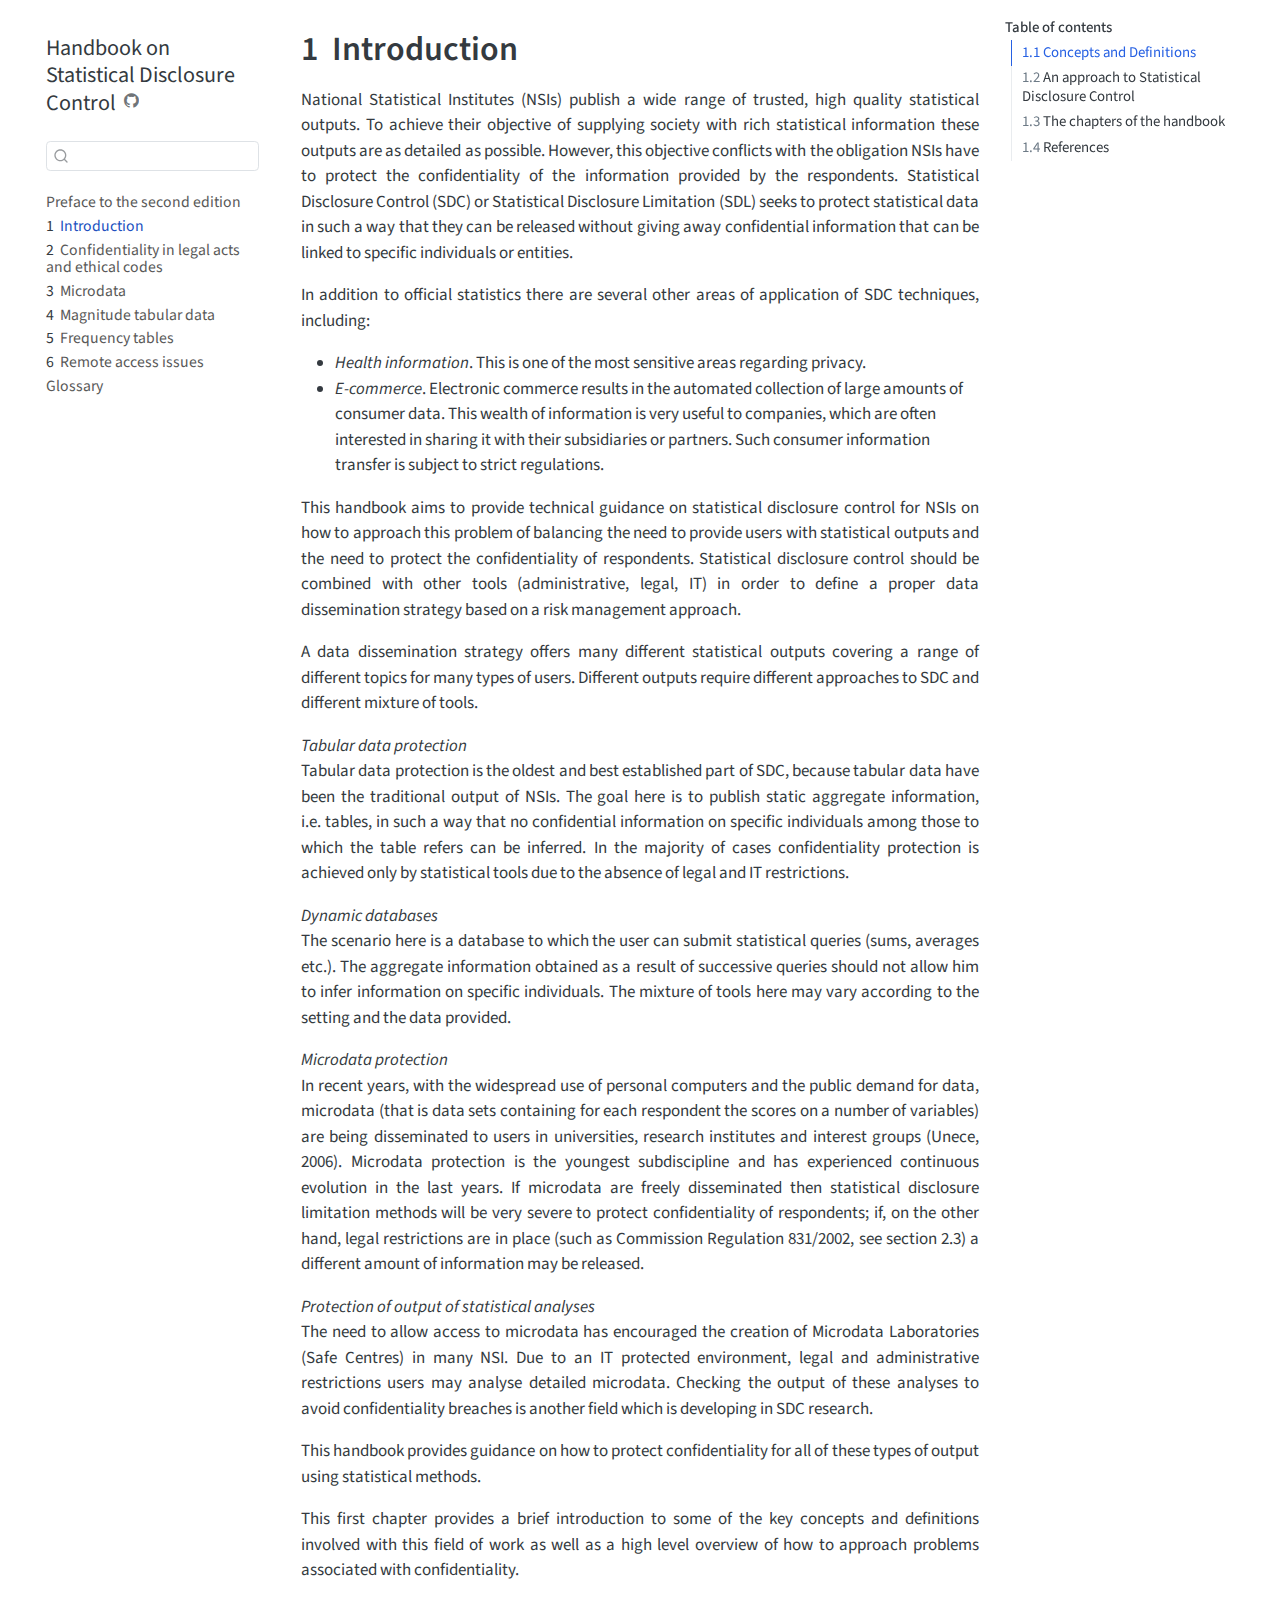
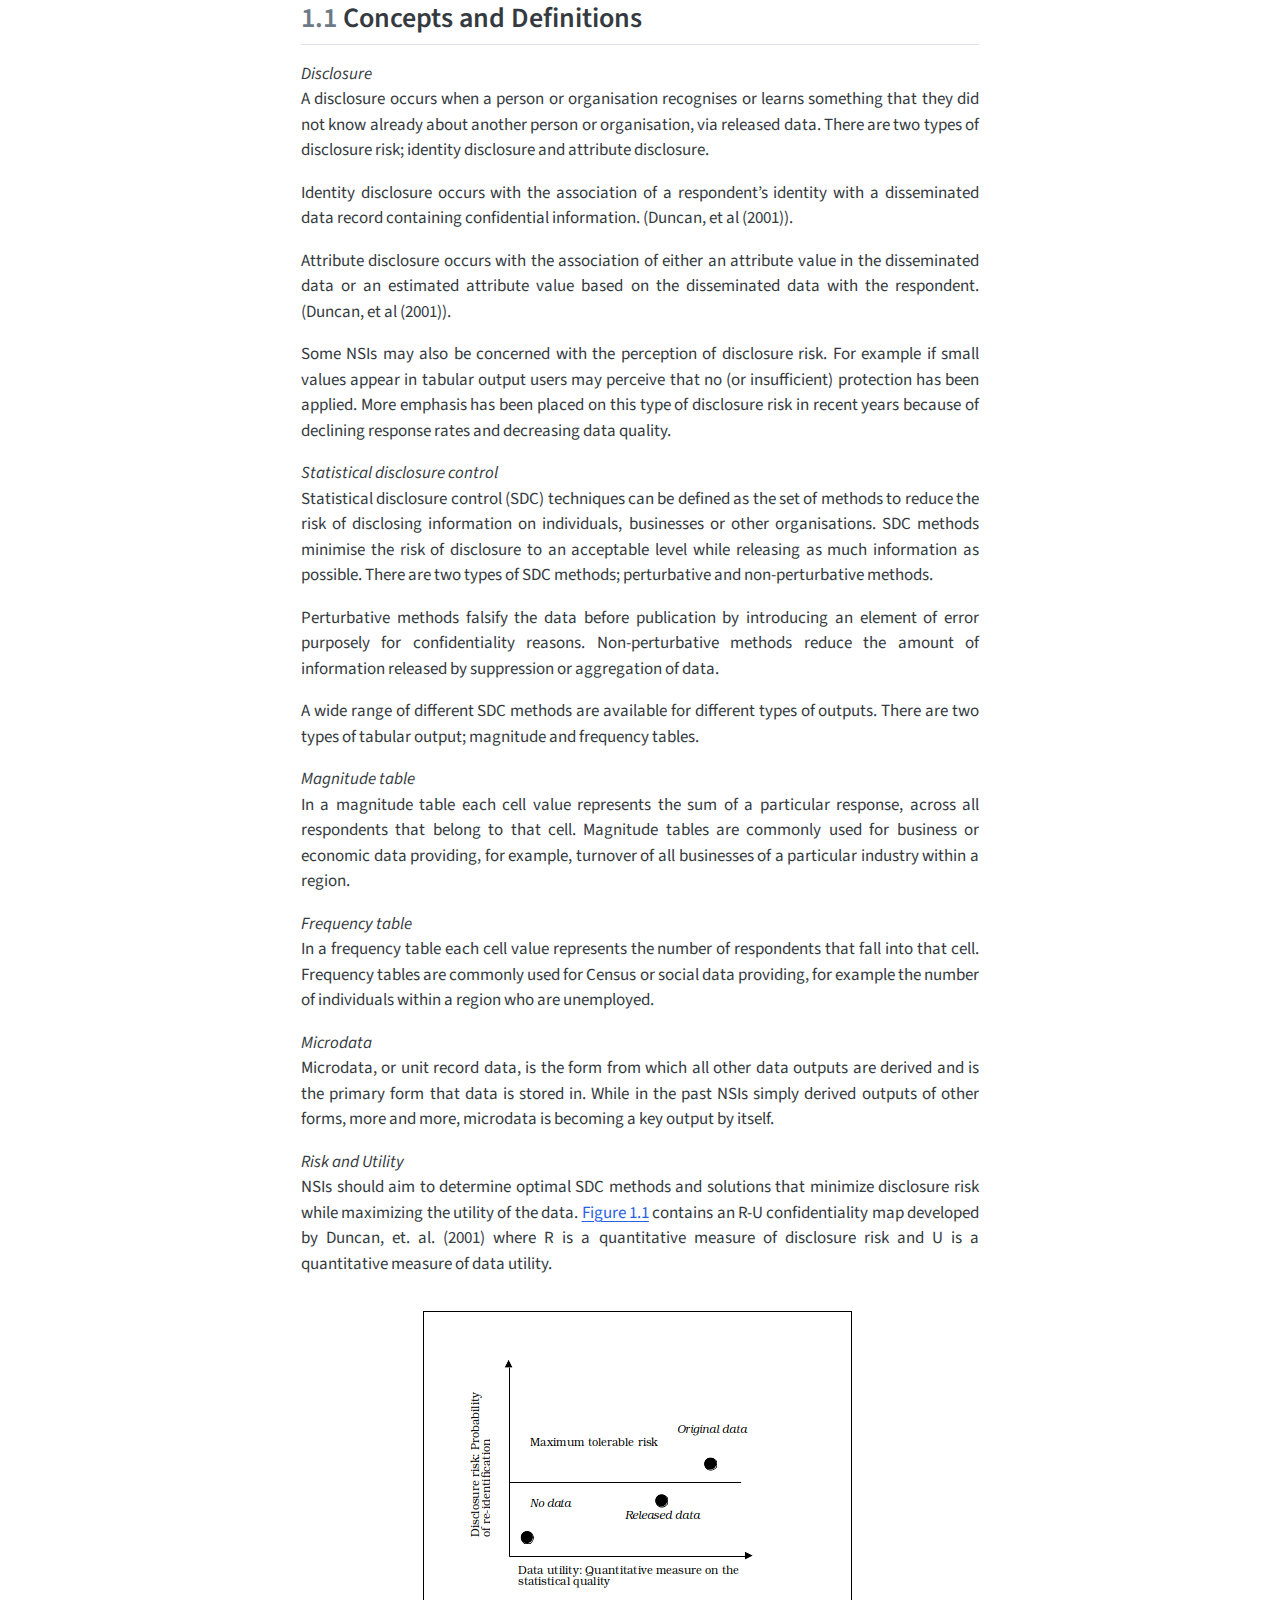
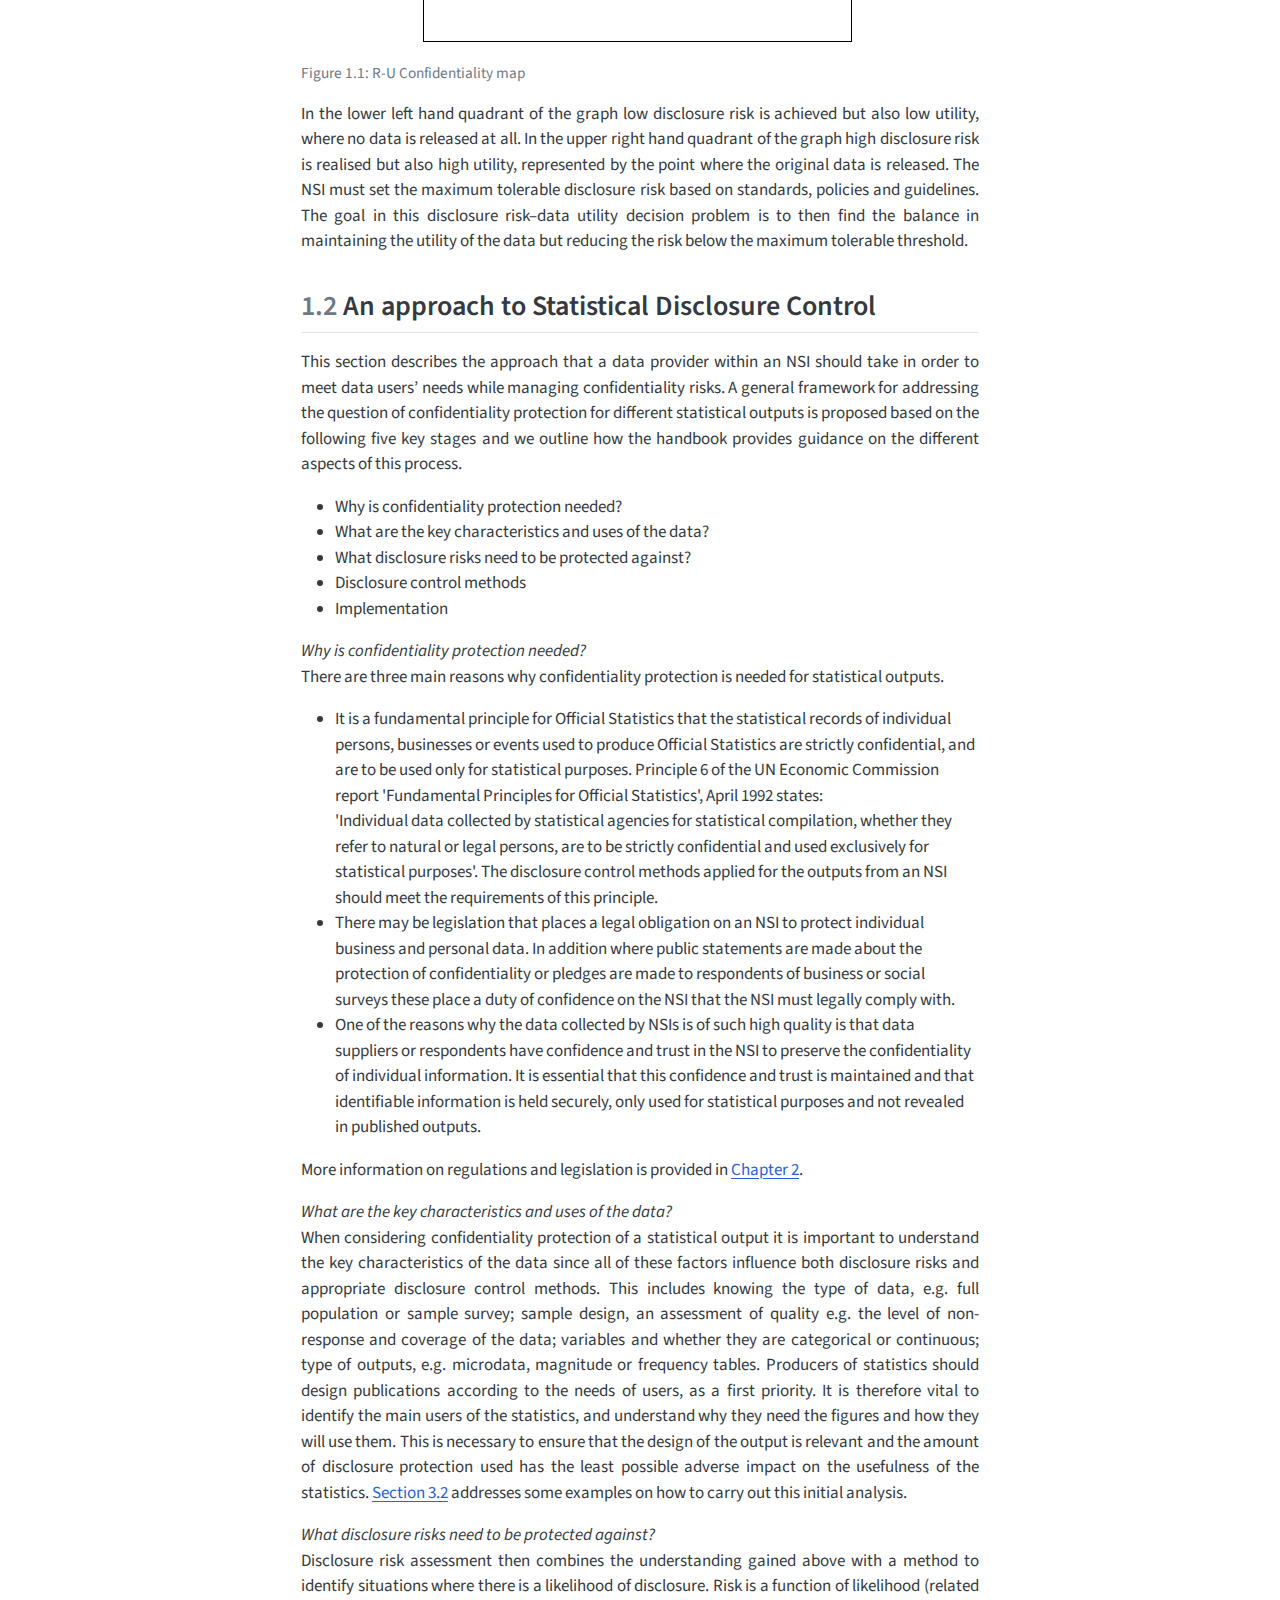
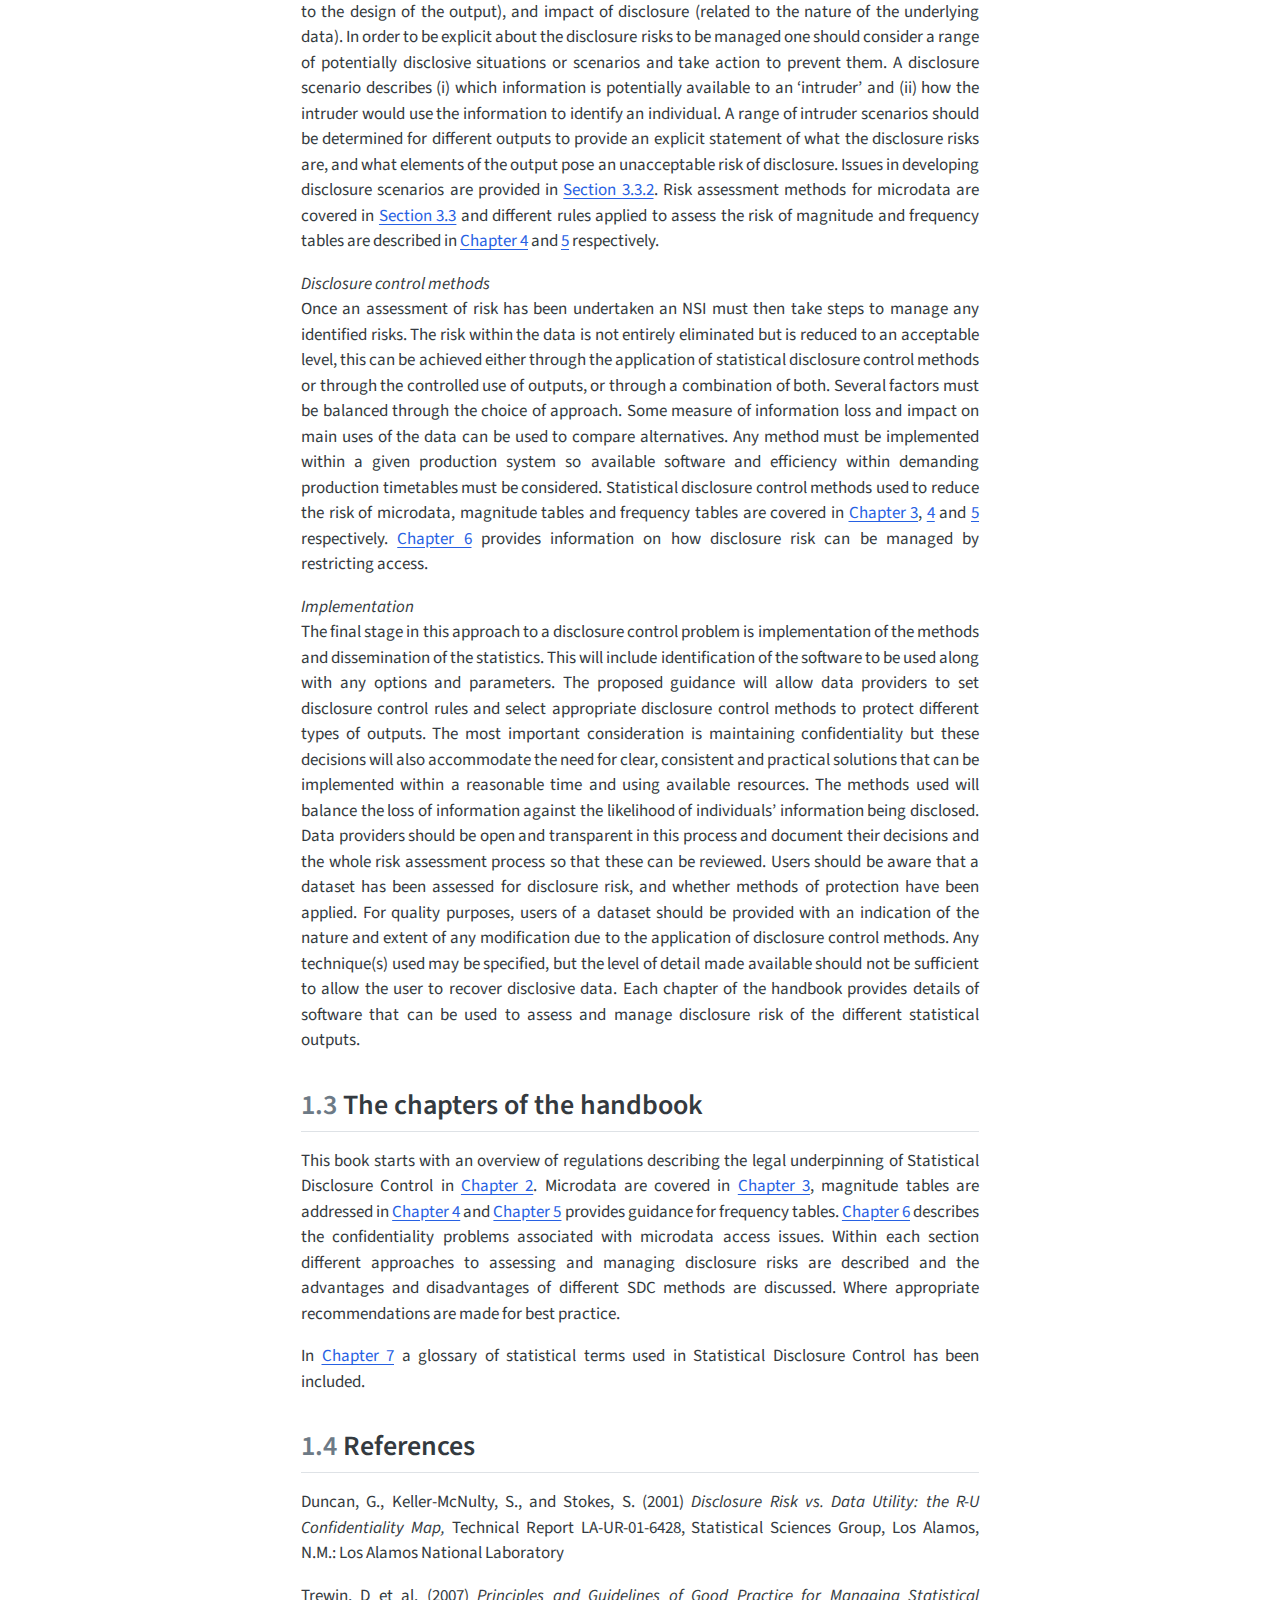
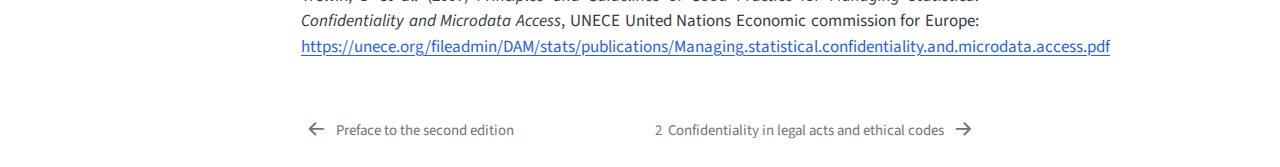
==== 01-Introduction.html @ 7a5cd752 "Built site for gh-pages" ====
<!DOCTYPE html>
<html xmlns="http://www.w3.org/1999/xhtml" lang="en" xml:lang="en"><head>

<meta charset="utf-8">
<meta name="generator" content="quarto-1.4.545">

<meta name="viewport" content="width=device-width, initial-scale=1.0, user-scalable=yes">


<title>Handbook on Statistical Disclosure Control - 1&nbsp; Introduction</title>
<style>
code{white-space: pre-wrap;}
span.smallcaps{font-variant: small-caps;}
div.columns{display: flex; gap: min(4vw, 1.5em);}
div.column{flex: auto; overflow-x: auto;}
div.hanging-indent{margin-left: 1.5em; text-indent: -1.5em;}
ul.task-list{list-style: none;}
ul.task-list li input[type="checkbox"] {
  width: 0.8em;
  margin: 0 0.8em 0.2em -1em; /* quarto-specific, see https://github.com/quarto-dev/quarto-cli/issues/4556 */ 
  vertical-align: middle;
}
</style>


<script src="site_libs/quarto-nav/quarto-nav.js"></script>
<script src="site_libs/quarto-nav/headroom.min.js"></script>
<script src="site_libs/clipboard/clipboard.min.js"></script>
<script src="site_libs/quarto-search/autocomplete.umd.js"></script>
<script src="site_libs/quarto-search/fuse.min.js"></script>
<script src="site_libs/quarto-search/quarto-search.js"></script>
<meta name="quarto:offset" content="./">
<link href="./02-regulations.html" rel="next">
<link href="./index.html" rel="prev">
<script src="site_libs/quarto-html/quarto.js"></script>
<script src="site_libs/quarto-html/popper.min.js"></script>
<script src="site_libs/quarto-html/tippy.umd.min.js"></script>
<script src="site_libs/quarto-html/anchor.min.js"></script>
<link href="site_libs/quarto-html/tippy.css" rel="stylesheet">
<link href="site_libs/quarto-html/quarto-syntax-highlighting.css" rel="stylesheet" id="quarto-text-highlighting-styles">
<script src="site_libs/bootstrap/bootstrap.min.js"></script>
<link href="site_libs/bootstrap/bootstrap-icons.css" rel="stylesheet">
<link href="site_libs/bootstrap/bootstrap.min.css" rel="stylesheet" id="quarto-bootstrap" data-mode="light">
<script id="quarto-search-options" type="application/json">{
  "location": "sidebar",
  "copy-button": false,
  "collapse-after": 3,
  "panel-placement": "start",
  "type": "textbox",
  "limit": 50,
  "keyboard-shortcut": [
    "f",
    "/",
    "s"
  ],
  "show-item-context": false,
  "language": {
    "search-no-results-text": "No results",
    "search-matching-documents-text": "matching documents",
    "search-copy-link-title": "Copy link to search",
    "search-hide-matches-text": "Hide additional matches",
    "search-more-match-text": "more match in this document",
    "search-more-matches-text": "more matches in this document",
    "search-clear-button-title": "Clear",
    "search-text-placeholder": "",
    "search-detached-cancel-button-title": "Cancel",
    "search-submit-button-title": "Submit",
    "search-label": "Search"
  }
}</script>


</head>

<body class="nav-sidebar floating">

<div id="quarto-search-results"></div>
  <header id="quarto-header" class="headroom fixed-top">
  <nav class="quarto-secondary-nav">
    <div class="container-fluid d-flex">
      <button type="button" class="quarto-btn-toggle btn" data-bs-toggle="collapse" data-bs-target=".quarto-sidebar-collapse-item" aria-controls="quarto-sidebar" aria-expanded="false" aria-label="Toggle sidebar navigation" onclick="if (window.quartoToggleHeadroom) { window.quartoToggleHeadroom(); }">
        <i class="bi bi-layout-text-sidebar-reverse"></i>
      </button>
        <nav class="quarto-page-breadcrumbs" aria-label="breadcrumb"><ol class="breadcrumb"><li class="breadcrumb-item"><a href="./01-Introduction.html"><span class="chapter-number">1</span>&nbsp; <span class="chapter-title">Introduction</span></a></li></ol></nav>
        <a class="flex-grow-1" role="button" data-bs-toggle="collapse" data-bs-target=".quarto-sidebar-collapse-item" aria-controls="quarto-sidebar" aria-expanded="false" aria-label="Toggle sidebar navigation" onclick="if (window.quartoToggleHeadroom) { window.quartoToggleHeadroom(); }">      
        </a>
      <button type="button" class="btn quarto-search-button" aria-label="" onclick="window.quartoOpenSearch();">
        <i class="bi bi-search"></i>
      </button>
    </div>
  </nav>
</header>
<!-- content -->
<div id="quarto-content" class="quarto-container page-columns page-rows-contents page-layout-article">
<!-- sidebar -->
  <nav id="quarto-sidebar" class="sidebar collapse collapse-horizontal quarto-sidebar-collapse-item sidebar-navigation floating overflow-auto">
    <div class="pt-lg-2 mt-2 text-left sidebar-header">
    <div class="sidebar-title mb-0 py-0">
      <a href="./">Handbook on Statistical Disclosure Control</a> 
        <div class="sidebar-tools-main">
    <a href="https://github.com/julienjamme/handbook_sdc_from_doc_to_md" title="Source Code" class="quarto-navigation-tool px-1" aria-label="Source Code"><i class="bi bi-github"></i></a>
</div>
    </div>
      </div>
        <div class="mt-2 flex-shrink-0 align-items-center">
        <div class="sidebar-search">
        <div id="quarto-search" class="" title="Search"></div>
        </div>
        </div>
    <div class="sidebar-menu-container"> 
    <ul class="list-unstyled mt-1">
        <li class="sidebar-item">
  <div class="sidebar-item-container"> 
  <a href="./index.html" class="sidebar-item-text sidebar-link">
 <span class="menu-text">Preface to the second edition</span></a>
  </div>
</li>
        <li class="sidebar-item">
  <div class="sidebar-item-container"> 
  <a href="./01-Introduction.html" class="sidebar-item-text sidebar-link active">
 <span class="menu-text"><span class="chapter-number">1</span>&nbsp; <span class="chapter-title">Introduction</span></span></a>
  </div>
</li>
        <li class="sidebar-item">
  <div class="sidebar-item-container"> 
  <a href="./02-regulations.html" class="sidebar-item-text sidebar-link">
 <span class="menu-text"><span class="chapter-number">2</span>&nbsp; <span class="chapter-title">Confidentiality in legal acts and ethical codes</span></span></a>
  </div>
</li>
        <li class="sidebar-item">
  <div class="sidebar-item-container"> 
  <a href="./03-microdata.html" class="sidebar-item-text sidebar-link">
 <span class="menu-text"><span class="chapter-number">3</span>&nbsp; <span class="chapter-title">Microdata</span></span></a>
  </div>
</li>
        <li class="sidebar-item">
  <div class="sidebar-item-container"> 
  <a href="./04-magnitude-tabular-data.html" class="sidebar-item-text sidebar-link">
 <span class="menu-text"><span class="chapter-number">4</span>&nbsp; <span class="chapter-title">Magnitude tabular data</span></span></a>
  </div>
</li>
        <li class="sidebar-item">
  <div class="sidebar-item-container"> 
  <a href="./05-frequency-tables.html" class="sidebar-item-text sidebar-link">
 <span class="menu-text"><span class="chapter-number">5</span>&nbsp; <span class="chapter-title">Frequency tables</span></span></a>
  </div>
</li>
        <li class="sidebar-item">
  <div class="sidebar-item-container"> 
  <a href="./06-remote-access-issues.html" class="sidebar-item-text sidebar-link">
 <span class="menu-text"><span class="chapter-number">6</span>&nbsp; <span class="chapter-title">Remote access issues</span></span></a>
  </div>
</li>
        <li class="sidebar-item">
  <div class="sidebar-item-container"> 
  <a href="./07-glossary.html" class="sidebar-item-text sidebar-link">
 <span class="menu-text">Glossary</span></a>
  </div>
</li>
    </ul>
    </div>
</nav>
<div id="quarto-sidebar-glass" class="quarto-sidebar-collapse-item" data-bs-toggle="collapse" data-bs-target=".quarto-sidebar-collapse-item"></div>
<!-- margin-sidebar -->
    <div id="quarto-margin-sidebar" class="sidebar margin-sidebar">
        <nav id="TOC" role="doc-toc" class="toc-active">
    <h2 id="toc-title">Table of contents</h2>
   
  <ul>
  <li><a href="#sec-concepts-and-definitions" id="toc-sec-concepts-and-definitions" class="nav-link active" data-scroll-target="#sec-concepts-and-definitions"><span class="header-section-number">1.1</span> Concepts and Definitions</a></li>
  <li><a href="#sec-5-stages" id="toc-sec-5-stages" class="nav-link" data-scroll-target="#sec-5-stages"><span class="header-section-number">1.2</span> An approach to Statistical Disclosure Control</a></li>
  <li><a href="#the-chapters-of-the-handbook" id="toc-the-chapters-of-the-handbook" class="nav-link" data-scroll-target="#the-chapters-of-the-handbook"><span class="header-section-number">1.3</span> The chapters of the handbook</a></li>
  <li><a href="#references" id="toc-references" class="nav-link" data-scroll-target="#references"><span class="header-section-number">1.4</span> References</a></li>
  </ul>
</nav>
    </div>
<!-- main -->
<main class="content" id="quarto-document-content">

<header id="title-block-header" class="quarto-title-block default">
<div class="quarto-title">
<h1 class="title"><span class="chapter-number">1</span>&nbsp; <span class="chapter-title">Introduction</span></h1>
</div>



<div class="quarto-title-meta">

    
  
    
  </div>
  


</header>


<p>National Statistical Institutes (NSIs) publish a wide range of trusted, high quality statistical outputs. To achieve their objective of supplying society with rich statistical information these outputs are as detailed as possible. However, this objective conflicts with the obligation NSIs have to protect the confidentiality of the information provided by the respondents. Statistical Disclosure Control (SDC) or Statistical Disclosure Limitation (SDL) seeks to protect statistical data in such a way that they can be released without giving away confidential information that can be linked to specific individuals or entities.</p>
<p>In addition to official statistics there are several other areas of application of SDC techniques, including:</p>
<ul>
<li><em>Health information</em>. This is one of the most sensitive areas regarding privacy.</li>
<li><em>E-commerce</em>. Electronic commerce results in the automated collection of large amounts of consumer data. This wealth of information is very useful to companies, which are often interested in sharing it with their subsidiaries or partners. Such consumer information transfer is subject to strict regulations.</li>
</ul>
<p>This handbook aims to provide technical guidance on statistical disclosure control for NSIs on how to approach this problem of balancing the need to provide users with statistical outputs and the need to protect the confidentiality of respondents. Statistical disclosure control should be combined with other tools (administrative, legal, IT) in order to define a proper data dissemination strategy based on a risk management approach.</p>
<p>A data dissemination strategy offers many different statistical outputs covering a range of different topics for many types of users. Different outputs require different approaches to SDC and different mixture of tools.</p>
<p><em>Tabular data protection</em><br>
Tabular data protection is the oldest and best established part of SDC, because tabular data have been the traditional output of NSIs. The goal here is to publish static aggregate information, i.e.&nbsp;tables, in such a way that no confidential information on specific individuals among those to which the table refers can be inferred. In the majority of cases confidentiality protection is achieved only by statistical tools due to the absence of legal and IT restrictions.</p>
<p><em>Dynamic databases</em><br>
The scenario here is a database to which the user can submit statistical queries (sums, averages etc.). The aggregate information obtained as a result of successive queries should not allow him to infer information on specific individuals. The mixture of tools here may vary according to the setting and the data provided.</p>
<p><em>Microdata protection</em><br>
In recent years, with the widespread use of personal computers and the public demand for data, microdata (that is data sets containing for each respondent the scores on a number of variables) are being disseminated to users in universities, research institutes and interest groups (Unece, 2006). Microdata protection is the youngest subdiscipline and has experienced continuous evolution in the last years. If microdata are freely disseminated then statistical disclosure limitation methods will be very severe to protect confidentiality of respondents; if, on the other hand, legal restrictions are in place (such as Commission Regulation 831/2002, see section 2.3) a different amount of information may be released.</p>
<p><em>Protection of output of statistical analyses</em><br>
The need to allow access to microdata has encouraged the creation of Microdata Laboratories (Safe Centres) in many NSI. Due to an IT protected environment, legal and administrative restrictions users may analyse detailed microdata. Checking the output of these analyses to avoid confidentiality breaches is another field which is developing in SDC research.</p>
<p>This handbook provides guidance on how to protect confidentiality for all of these types of output using statistical methods.</p>
<p>This first chapter provides a brief introduction to some of the key concepts and definitions involved with this field of work as well as a high level overview of how to approach problems associated with confidentiality.</p>
<section id="sec-concepts-and-definitions" class="level2" data-number="1.1">
<h2 data-number="1.1" class="anchored" data-anchor-id="sec-concepts-and-definitions"><span class="header-section-number">1.1</span> Concepts and Definitions</h2>
<p><em>Disclosure</em><br>
A disclosure occurs when a person or organisation recognises or learns something that they did not know already about another person or organisation, via released data. There are two types of disclosure risk; identity disclosure and attribute disclosure.</p>
<p>Identity disclosure occurs with the association of a respondent’s identity with a disseminated data record containing confidential information. (Duncan, et al (2001)).</p>
<p>Attribute disclosure occurs with the association of either an attribute value in the disseminated data or an estimated attribute value based on the disseminated data with the respondent. (Duncan, et al (2001)).</p>
<p>Some NSIs may also be concerned with the perception of disclosure risk. For example if small values appear in tabular output users may perceive that no (or insufficient) protection has been applied. More emphasis has been placed on this type of disclosure risk in recent years because of declining response rates and decreasing data quality.</p>
<p><em>Statistical disclosure control</em><br>
Statistical disclosure control (SDC) techniques can be defined as the set of methods to reduce the risk of disclosing information on individuals, businesses or other organisations. SDC methods minimise the risk of disclosure to an acceptable level while releasing as much information as possible. There are two types of SDC methods; perturbative and non-perturbative methods.</p>
<p>Perturbative methods falsify the data before publication by introducing an element of error purposely for confidentiality reasons. Non-perturbative methods reduce the amount of information released by suppression or aggregation of data.</p>
<p>A wide range of different SDC methods are available for different types of outputs. There are two types of tabular output; magnitude and frequency tables.</p>
<p><em>Magnitude table</em><br>
In a magnitude table each cell value represents the sum of a particular response, across all respondents that belong to that cell. Magnitude tables are commonly used for business or economic data providing, for example, turnover of all businesses of a particular industry within a region.</p>
<p><em>Frequency table</em><br>
In a frequency table each cell value represents the number of respondents that fall into that cell. Frequency tables are commonly used for Census or social data providing, for example the number of individuals within a region who are unemployed.</p>
<p><em>Microdata</em><br>
Microdata, or unit record data, is the form from which all other data outputs are derived and is the primary form that data is stored in. While in the past NSIs simply derived outputs of other forms, more and more, microdata is becoming a key output by itself.</p>
<p><em>Risk and Utility</em><br>
NSIs should aim to determine optimal SDC methods and solutions that minimize disclosure risk while maximizing the utility of the data. <a href="#fig-R-U-map" class="quarto-xref">Figure&nbsp;<span>1.1</span></a> contains an R-U confidentiality map developed by Duncan, et. al.&nbsp;(2001) where R is a quantitative measure of disclosure risk and U is a quantitative measure of data utility.</p>
<div id="fig-R-U-map" class="quarto-figure quarto-figure-center quarto-float anchored">
<figure class="quarto-float quarto-float-fig figure">
<div aria-describedby="fig-R-U-map-caption-0ceaefa1-69ba-4598-a22c-09a6ac19f8ca">
<img src="Images/media/intro_RU_map.png" class="img-fluid figure-img">
</div>
<figcaption class="quarto-float-caption-bottom quarto-float-caption quarto-float-fig" id="fig-R-U-map-caption-0ceaefa1-69ba-4598-a22c-09a6ac19f8ca">
Figure&nbsp;1.1: R-U Confidentiality map
</figcaption>
</figure>
</div>
<p>In the lower left hand quadrant of the graph low disclosure risk is achieved but also low utility, where no data is released at all. In the upper right hand quadrant of the graph high disclosure risk is realised but also high utility, represented by the point where the original data is released. The NSI must set the maximum tolerable disclosure risk based on standards, policies and guidelines. The goal in this disclosure risk–data utility decision problem is to then find the balance in maintaining the utility of the data but reducing the risk below the maximum tolerable threshold.</p>
</section>
<section id="sec-5-stages" class="level2" data-number="1.2">
<h2 data-number="1.2" class="anchored" data-anchor-id="sec-5-stages"><span class="header-section-number">1.2</span> An approach to Statistical Disclosure Control</h2>
<p>This section describes the approach that a data provider within an NSI should take in order to meet data users’ needs while managing confidentiality risks. A general framework for addressing the question of confidentiality protection for different statistical outputs is proposed based on the following five key stages and we outline how the handbook provides guidance on the different aspects of this process.</p>
<ul>
<li>Why is confidentiality protection needed?</li>
<li>What are the key characteristics and uses of the data?</li>
<li>What disclosure risks need to be protected against?</li>
<li>Disclosure control methods</li>
<li>Implementation</li>
</ul>
<p><em>Why is confidentiality protection needed?</em><br>
There are three main reasons why confidentiality protection is needed for statistical outputs.</p>
<ul>
<li>It is a fundamental principle for Official Statistics that the statistical records of individual persons, businesses or events used to produce Official Statistics are strictly confidential, and are to be used only for statistical purposes. Principle 6 of the UN Economic Commission report 'Fundamental Principles for Official Statistics', April 1992 states:<br>
'Individual data collected by statistical agencies for statistical compilation, whether they refer to natural or legal persons, are to be strictly confidential and used exclusively for statistical purposes'. The disclosure control methods applied for the outputs from an NSI should meet the requirements of this principle.</li>
<li>There may be legislation that places a legal obligation on an NSI to protect individual business and personal data. In addition where public statements are made about the protection of confidentiality or pledges are made to respondents of business or social surveys these place a duty of confidence on the NSI that the NSI must legally comply with.</li>
<li>One of the reasons why the data collected by NSIs is of such high quality is that data suppliers or respondents have confidence and trust in the NSI to preserve the confidentiality of individual information. It is essential that this confidence and trust is maintained and that identifiable information is held securely, only used for statistical purposes and not revealed in published outputs.</li>
</ul>
<p>More information on regulations and legislation is provided in <a href="02-regulations.html">Chapter 2</a>.</p>
<p><em>What are the key characteristics and uses of the data?</em><br>
When considering confidentiality protection of a statistical output it is important to understand the key characteristics of the data since all of these factors influence both disclosure risks and appropriate disclosure control methods. This includes knowing the type of data, e.g.&nbsp;full population or sample survey; sample design, an assessment of quality e.g.&nbsp;the level of non-response and coverage of the data; variables and whether they are categorical or continuous; type of outputs, e.g.&nbsp;microdata, magnitude or frequency tables. Producers of statistics should design publications according to the needs of users, as a first priority. It is therefore vital to identify the main users of the statistics, and understand why they need the figures and how they will use them. This is necessary to ensure that the design of the output is relevant and the amount of disclosure protection used has the least possible adverse impact on the usefulness of the statistics. <a href="03-microdata.html#sec-roadmap" class="quarto-xref"><span>Section 3.2</span></a> addresses some examples on how to carry out this initial analysis.</p>
<p><em>What disclosure risks need to be protected against?</em><br>
Disclosure risk assessment then combines the understanding gained above with a method to identify situations where there is a likelihood of disclosure. Risk is a function of likelihood (related to the design of the output), and impact of disclosure (related to the nature of the underlying data). In order to be explicit about the disclosure risks to be managed one should consider a range of potentially disclosive situations or scenarios and take action to prevent them. A disclosure scenario describes (i) which information is potentially available to an ‘intruder’ and (ii) how the intruder would use the information to identify an individual. A range of intruder scenarios should be determined for different outputs to provide an explicit statement of what the disclosure risks are, and what elements of the output pose an unacceptable risk of disclosure. Issues in developing disclosure scenarios are provided in <a href="03-microdata.html#sec-disclosure-risk-scenarios" class="quarto-xref"><span>Section 3.3.2</span></a>. Risk assessment methods for microdata are covered in <a href="03-microdata.html#sec-risk-assessment" class="quarto-xref"><span>Section 3.3</span></a> and different rules applied to assess the risk of magnitude and frequency tables are described in <a href="04-magnitude-tabular-data.html">Chapter 4</a> and <a href="05-frequency-tables.html">5</a> respectively.</p>
<p><em>Disclosure control methods</em><br>
Once an assessment of risk has been undertaken an NSI must then take steps to manage any identified risks. The risk within the data is not entirely eliminated but is reduced to an acceptable level, this can be achieved either through the application of statistical disclosure control methods or through the controlled use of outputs, or through a combination of both. Several factors must be balanced through the choice of approach. Some measure of information loss and impact on main uses of the data can be used to compare alternatives. Any method must be implemented within a given production system so available software and efficiency within demanding production timetables must be considered. Statistical disclosure control methods used to reduce the risk of microdata, magnitude tables and frequency tables are covered in <a href="03-microdata.html">Chapter 3</a>, <a href="04-magnitude-tabular-data.html">4</a> and <a href="05-frequency-tables.html">5</a> respectively. <a href="06-remote-access-issues.html">Chapter 6</a> provides information on how disclosure risk can be managed by restricting access.</p>
<p><em>Implementation</em><br>
The final stage in this approach to a disclosure control problem is implementation of the methods and dissemination of the statistics. This will include identification of the software to be used along with any options and parameters. The proposed guidance will allow data providers to set disclosure control rules and select appropriate disclosure control methods to protect different types of outputs. The most important consideration is maintaining confidentiality but these decisions will also accommodate the need for clear, consistent and practical solutions that can be implemented within a reasonable time and using available resources. The methods used will balance the loss of information against the likelihood of individuals’ information being disclosed. Data providers should be open and transparent in this process and document their decisions and the whole risk assessment process so that these can be reviewed. Users should be aware that a dataset has been assessed for disclosure risk, and whether methods of protection have been applied. For quality purposes, users of a dataset should be provided with an indication of the nature and extent of any modification due to the application of disclosure control methods. Any technique(s) used may be specified, but the level of detail made available should not be sufficient to allow the user to recover disclosive data. Each chapter of the handbook provides details of software that can be used to assess and manage disclosure risk of the different statistical outputs.</p>
</section>
<section id="the-chapters-of-the-handbook" class="level2" data-number="1.3">
<h2 data-number="1.3" class="anchored" data-anchor-id="the-chapters-of-the-handbook"><span class="header-section-number">1.3</span> The chapters of the handbook</h2>
<p>This book starts with an overview of regulations describing the legal underpinning of Statistical Disclosure Control in <a href="02-regulations.html">Chapter 2</a>. Microdata are covered in <a href="03-microdata.html">Chapter 3</a>, magnitude tables are addressed in <a href="04-magnitude-tabular-data.html">Chapter 4</a> and <a href="05-frequency-tables.html">Chapter 5</a> provides guidance for frequency tables. <a href="06-remote-access-issues.html">Chapter 6</a> describes the confidentiality problems associated with microdata access issues. Within each section different approaches to assessing and managing disclosure risks are described and the advantages and disadvantages of different SDC methods are discussed. Where appropriate recommendations are made for best practice.</p>
<p>In <a href="07-glossary.html">Chapter 7</a> a glossary of statistical terms used in Statistical Disclosure Control has been included.</p>
</section>
<section id="references" class="level2" data-number="1.4">
<h2 data-number="1.4" class="anchored" data-anchor-id="references"><span class="header-section-number">1.4</span> References</h2>
<p>Duncan, G., Keller-McNulty, S., and Stokes, S. (2001) <em>Disclosure Risk vs.&nbsp;Data Utility: the R-U Confidentiality Map,</em> Technical Report LA-UR-01-6428, Statistical Sciences Group, Los Alamos, N.M.: Los Alamos National Laboratory</p>
<p>Trewin, D et al.&nbsp;(2007) <em>Principles and Guidelines of Good Practice for Managing Statistical Confidentiality and Microdata Access</em>, UNECE United Nations Economic commission for Europe: <a href="https://unece.org/fileadmin/DAM/stats/publications/Managing.statistical.confidentiality.and.microdata.access.pdf">https://unece.org/fileadmin/DAM/stats/publications/Managing.statistical.confidentiality.and.microdata.access.pdf</a></p>


</section>

</main> <!-- /main -->
<script id="quarto-html-after-body" type="application/javascript">
window.document.addEventListener("DOMContentLoaded", function (event) {
  const toggleBodyColorMode = (bsSheetEl) => {
    const mode = bsSheetEl.getAttribute("data-mode");
    const bodyEl = window.document.querySelector("body");
    if (mode === "dark") {
      bodyEl.classList.add("quarto-dark");
      bodyEl.classList.remove("quarto-light");
    } else {
      bodyEl.classList.add("quarto-light");
      bodyEl.classList.remove("quarto-dark");
    }
  }
  const toggleBodyColorPrimary = () => {
    const bsSheetEl = window.document.querySelector("link#quarto-bootstrap");
    if (bsSheetEl) {
      toggleBodyColorMode(bsSheetEl);
    }
  }
  toggleBodyColorPrimary();  
  const icon = "";
  const anchorJS = new window.AnchorJS();
  anchorJS.options = {
    placement: 'right',
    icon: icon
  };
  anchorJS.add('.anchored');
  const isCodeAnnotation = (el) => {
    for (const clz of el.classList) {
      if (clz.startsWith('code-annotation-')) {                     
        return true;
      }
    }
    return false;
  }
  const clipboard = new window.ClipboardJS('.code-copy-button', {
    text: function(trigger) {
      const codeEl = trigger.previousElementSibling.cloneNode(true);
      for (const childEl of codeEl.children) {
        if (isCodeAnnotation(childEl)) {
          childEl.remove();
        }
      }
      return codeEl.innerText;
    }
  });
  clipboard.on('success', function(e) {
    // button target
    const button = e.trigger;
    // don't keep focus
    button.blur();
    // flash "checked"
    button.classList.add('code-copy-button-checked');
    var currentTitle = button.getAttribute("title");
    button.setAttribute("title", "Copied!");
    let tooltip;
    if (window.bootstrap) {
      button.setAttribute("data-bs-toggle", "tooltip");
      button.setAttribute("data-bs-placement", "left");
      button.setAttribute("data-bs-title", "Copied!");
      tooltip = new bootstrap.Tooltip(button, 
        { trigger: "manual", 
          customClass: "code-copy-button-tooltip",
          offset: [0, -8]});
      tooltip.show();    
    }
    setTimeout(function() {
      if (tooltip) {
        tooltip.hide();
        button.removeAttribute("data-bs-title");
        button.removeAttribute("data-bs-toggle");
        button.removeAttribute("data-bs-placement");
      }
      button.setAttribute("title", currentTitle);
      button.classList.remove('code-copy-button-checked');
    }, 1000);
    // clear code selection
    e.clearSelection();
  });
  function tippyHover(el, contentFn, onTriggerFn, onUntriggerFn) {
    const config = {
      allowHTML: true,
      maxWidth: 500,
      delay: 100,
      arrow: false,
      appendTo: function(el) {
          return el.parentElement;
      },
      interactive: true,
      interactiveBorder: 10,
      theme: 'quarto',
      placement: 'bottom-start',
    };
    if (contentFn) {
      config.content = contentFn;
    }
    if (onTriggerFn) {
      config.onTrigger = onTriggerFn;
    }
    if (onUntriggerFn) {
      config.onUntrigger = onUntriggerFn;
    }
    window.tippy(el, config); 
  }
  const noterefs = window.document.querySelectorAll('a[role="doc-noteref"]');
  for (var i=0; i<noterefs.length; i++) {
    const ref = noterefs[i];
    tippyHover(ref, function() {
      // use id or data attribute instead here
      let href = ref.getAttribute('data-footnote-href') || ref.getAttribute('href');
      try { href = new URL(href).hash; } catch {}
      const id = href.replace(/^#\/?/, "");
      const note = window.document.getElementById(id);
      return note.innerHTML;
    });
  }
  const xrefs = window.document.querySelectorAll('a.quarto-xref');
  const processXRef = (id, note) => {
    // Strip column container classes
    const stripColumnClz = (el) => {
      el.classList.remove("page-full", "page-columns");
      if (el.children) {
        for (const child of el.children) {
          stripColumnClz(child);
        }
      }
    }
    stripColumnClz(note)
    if (id === null || id.startsWith('sec-')) {
      // Special case sections, only their first couple elements
      const container = document.createElement("div");
      if (note.children && note.children.length > 2) {
        container.appendChild(note.children[0].cloneNode(true));
        for (let i = 1; i < note.children.length; i++) {
          const child = note.children[i];
          if (child.tagName === "P" && child.innerText === "") {
            continue;
          } else {
            container.appendChild(child.cloneNode(true));
            break;
          }
        }
        if (window.Quarto?.typesetMath) {
          window.Quarto.typesetMath(container);
        }
        return container.innerHTML
      } else {
        if (window.Quarto?.typesetMath) {
          window.Quarto.typesetMath(note);
        }
        return note.innerHTML;
      }
    } else {
      // Remove any anchor links if they are present
      const anchorLink = note.querySelector('a.anchorjs-link');
      if (anchorLink) {
        anchorLink.remove();
      }
      if (window.Quarto?.typesetMath) {
        window.Quarto.typesetMath(note);
      }
      // TODO in 1.5, we should make sure this works without a callout special case
      if (note.classList.contains("callout")) {
        return note.outerHTML;
      } else {
        return note.innerHTML;
      }
    }
  }
  for (var i=0; i<xrefs.length; i++) {
    const xref = xrefs[i];
    tippyHover(xref, undefined, function(instance) {
      instance.disable();
      let url = xref.getAttribute('href');
      let hash = undefined; 
      if (url.startsWith('#')) {
        hash = url;
      } else {
        try { hash = new URL(url).hash; } catch {}
      }
      if (hash) {
        const id = hash.replace(/^#\/?/, "");
        const note = window.document.getElementById(id);
        if (note !== null) {
          try {
            const html = processXRef(id, note.cloneNode(true));
            instance.setContent(html);
          } finally {
            instance.enable();
            instance.show();
          }
        } else {
          // See if we can fetch this
          fetch(url.split('#')[0])
          .then(res => res.text())
          .then(html => {
            const parser = new DOMParser();
            const htmlDoc = parser.parseFromString(html, "text/html");
            const note = htmlDoc.getElementById(id);
            if (note !== null) {
              const html = processXRef(id, note);
              instance.setContent(html);
            } 
          }).finally(() => {
            instance.enable();
            instance.show();
          });
        }
      } else {
        // See if we can fetch a full url (with no hash to target)
        // This is a special case and we should probably do some content thinning / targeting
        fetch(url)
        .then(res => res.text())
        .then(html => {
          const parser = new DOMParser();
          const htmlDoc = parser.parseFromString(html, "text/html");
          const note = htmlDoc.querySelector('main.content');
          if (note !== null) {
            // This should only happen for chapter cross references
            // (since there is no id in the URL)
            // remove the first header
            if (note.children.length > 0 && note.children[0].tagName === "HEADER") {
              note.children[0].remove();
            }
            const html = processXRef(null, note);
            instance.setContent(html);
          } 
        }).finally(() => {
          instance.enable();
          instance.show();
        });
      }
    }, function(instance) {
    });
  }
      let selectedAnnoteEl;
      const selectorForAnnotation = ( cell, annotation) => {
        let cellAttr = 'data-code-cell="' + cell + '"';
        let lineAttr = 'data-code-annotation="' +  annotation + '"';
        const selector = 'span[' + cellAttr + '][' + lineAttr + ']';
        return selector;
      }
      const selectCodeLines = (annoteEl) => {
        const doc = window.document;
        const targetCell = annoteEl.getAttribute("data-target-cell");
        const targetAnnotation = annoteEl.getAttribute("data-target-annotation");
        const annoteSpan = window.document.querySelector(selectorForAnnotation(targetCell, targetAnnotation));
        const lines = annoteSpan.getAttribute("data-code-lines").split(",");
        const lineIds = lines.map((line) => {
          return targetCell + "-" + line;
        })
        let top = null;
        let height = null;
        let parent = null;
        if (lineIds.length > 0) {
            //compute the position of the single el (top and bottom and make a div)
            const el = window.document.getElementById(lineIds[0]);
            top = el.offsetTop;
            height = el.offsetHeight;
            parent = el.parentElement.parentElement;
          if (lineIds.length > 1) {
            const lastEl = window.document.getElementById(lineIds[lineIds.length - 1]);
            const bottom = lastEl.offsetTop + lastEl.offsetHeight;
            height = bottom - top;
          }
          if (top !== null && height !== null && parent !== null) {
            // cook up a div (if necessary) and position it 
            let div = window.document.getElementById("code-annotation-line-highlight");
            if (div === null) {
              div = window.document.createElement("div");
              div.setAttribute("id", "code-annotation-line-highlight");
              div.style.position = 'absolute';
              parent.appendChild(div);
            }
            div.style.top = top - 2 + "px";
            div.style.height = height + 4 + "px";
            div.style.left = 0;
            let gutterDiv = window.document.getElementById("code-annotation-line-highlight-gutter");
            if (gutterDiv === null) {
              gutterDiv = window.document.createElement("div");
              gutterDiv.setAttribute("id", "code-annotation-line-highlight-gutter");
              gutterDiv.style.position = 'absolute';
              const codeCell = window.document.getElementById(targetCell);
              const gutter = codeCell.querySelector('.code-annotation-gutter');
              gutter.appendChild(gutterDiv);
            }
            gutterDiv.style.top = top - 2 + "px";
            gutterDiv.style.height = height + 4 + "px";
          }
          selectedAnnoteEl = annoteEl;
        }
      };
      const unselectCodeLines = () => {
        const elementsIds = ["code-annotation-line-highlight", "code-annotation-line-highlight-gutter"];
        elementsIds.forEach((elId) => {
          const div = window.document.getElementById(elId);
          if (div) {
            div.remove();
          }
        });
        selectedAnnoteEl = undefined;
      };
        // Handle positioning of the toggle
    window.addEventListener(
      "resize",
      throttle(() => {
        elRect = undefined;
        if (selectedAnnoteEl) {
          selectCodeLines(selectedAnnoteEl);
        }
      }, 10)
    );
    function throttle(fn, ms) {
    let throttle = false;
    let timer;
      return (...args) => {
        if(!throttle) { // first call gets through
            fn.apply(this, args);
            throttle = true;
        } else { // all the others get throttled
            if(timer) clearTimeout(timer); // cancel #2
            timer = setTimeout(() => {
              fn.apply(this, args);
              timer = throttle = false;
            }, ms);
        }
      };
    }
      // Attach click handler to the DT
      const annoteDls = window.document.querySelectorAll('dt[data-target-cell]');
      for (const annoteDlNode of annoteDls) {
        annoteDlNode.addEventListener('click', (event) => {
          const clickedEl = event.target;
          if (clickedEl !== selectedAnnoteEl) {
            unselectCodeLines();
            const activeEl = window.document.querySelector('dt[data-target-cell].code-annotation-active');
            if (activeEl) {
              activeEl.classList.remove('code-annotation-active');
            }
            selectCodeLines(clickedEl);
            clickedEl.classList.add('code-annotation-active');
          } else {
            // Unselect the line
            unselectCodeLines();
            clickedEl.classList.remove('code-annotation-active');
          }
        });
      }
  const findCites = (el) => {
    const parentEl = el.parentElement;
    if (parentEl) {
      const cites = parentEl.dataset.cites;
      if (cites) {
        return {
          el,
          cites: cites.split(' ')
        };
      } else {
        return findCites(el.parentElement)
      }
    } else {
      return undefined;
    }
  };
  var bibliorefs = window.document.querySelectorAll('a[role="doc-biblioref"]');
  for (var i=0; i<bibliorefs.length; i++) {
    const ref = bibliorefs[i];
    const citeInfo = findCites(ref);
    if (citeInfo) {
      tippyHover(citeInfo.el, function() {
        var popup = window.document.createElement('div');
        citeInfo.cites.forEach(function(cite) {
          var citeDiv = window.document.createElement('div');
          citeDiv.classList.add('hanging-indent');
          citeDiv.classList.add('csl-entry');
          var biblioDiv = window.document.getElementById('ref-' + cite);
          if (biblioDiv) {
            citeDiv.innerHTML = biblioDiv.innerHTML;
          }
          popup.appendChild(citeDiv);
        });
        return popup.innerHTML;
      });
    }
  }
});
</script>
<nav class="page-navigation">
  <div class="nav-page nav-page-previous">
      <a href="./index.html" class="pagination-link  aria-label=" preface="" to="" the="" second="" edition"="">
        <i class="bi bi-arrow-left-short"></i> <span class="nav-page-text">Preface to the second edition</span>
      </a>          
  </div>
  <div class="nav-page nav-page-next">
      <a href="./02-regulations.html" class="pagination-link" aria-label="<span class='chapter-number'>2</span>&nbsp; <span class='chapter-title'>Confidentiality in legal acts and ethical codes</span>">
        <span class="nav-page-text"><span class="chapter-number">2</span>&nbsp; <span class="chapter-title">Confidentiality in legal acts and ethical codes</span></span> <i class="bi bi-arrow-right-short"></i>
      </a>
  </div>
</nav>
</div> <!-- /content -->




</body></html>
---- site_libs/quarto-html/tippy.css ----
.tippy-box[data-animation=fade][data-state=hidden]{opacity:0}[data-tippy-root]{max-width:calc(100vw - 10px)}.tippy-box{position:relative;background-color:#333;color:#fff;border-radius:4px;font-size:14px;line-height:1.4;white-space:normal;outline:0;transition-property:transform,visibility,opacity}.tippy-box[data-placement^=top]>.tippy-arrow{bottom:0}.tippy-box[data-placement^=top]>.tippy-arrow:before{bottom:-7px;left:0;border-width:8px 8px 0;border-top-color:initial;transform-origin:center top}.tippy-box[data-placement^=bottom]>.tippy-arrow{top:0}.tippy-box[data-placement^=bottom]>.tippy-arrow:before{top:-7px;left:0;border-width:0 8px 8px;border-bottom-color:initial;transform-origin:center bottom}.tippy-box[data-placement^=left]>.tippy-arrow{right:0}.tippy-box[data-placement^=left]>.tippy-arrow:before{border-width:8px 0 8px 8px;border-left-color:initial;right:-7px;transform-origin:center left}.tippy-box[data-placement^=right]>.tippy-arrow{left:0}.tippy-box[data-placement^=right]>.tippy-arrow:before{left:-7px;border-width:8px 8px 8px 0;border-right-color:initial;transform-origin:center right}.tippy-box[data-inertia][data-state=visible]{transition-timing-function:cubic-bezier(.54,1.5,.38,1.11)}.tippy-arrow{width:16px;height:16px;color:#333}.tippy-arrow:before{content:"";position:absolute;border-color:transparent;border-style:solid}.tippy-content{position:relative;padding:5px 9px;z-index:1}
---- site_libs/quarto-html/quarto-syntax-highlighting.css ----
/* quarto syntax highlight colors */
:root {
  --quarto-hl-ot-color: #003B4F;
  --quarto-hl-at-color: #657422;
  --quarto-hl-ss-color: #20794D;
  --quarto-hl-an-color: #5E5E5E;
  --quarto-hl-fu-color: #4758AB;
  --quarto-hl-st-color: #20794D;
  --quarto-hl-cf-color: #003B4F;
  --quarto-hl-op-color: #5E5E5E;
  --quarto-hl-er-color: #AD0000;
  --quarto-hl-bn-color: #AD0000;
  --quarto-hl-al-color: #AD0000;
  --quarto-hl-va-color: #111111;
  --quarto-hl-bu-color: inherit;
  --quarto-hl-ex-color: inherit;
  --quarto-hl-pp-color: #AD0000;
  --quarto-hl-in-color: #5E5E5E;
  --quarto-hl-vs-color: #20794D;
  --quarto-hl-wa-color: #5E5E5E;
  --quarto-hl-do-color: #5E5E5E;
  --quarto-hl-im-color: #00769E;
  --quarto-hl-ch-color: #20794D;
  --quarto-hl-dt-color: #AD0000;
  --quarto-hl-fl-color: #AD0000;
  --quarto-hl-co-color: #5E5E5E;
  --quarto-hl-cv-color: #5E5E5E;
  --quarto-hl-cn-color: #8f5902;
  --quarto-hl-sc-color: #5E5E5E;
  --quarto-hl-dv-color: #AD0000;
  --quarto-hl-kw-color: #003B4F;
}

/* other quarto variables */
:root {
  --quarto-font-monospace: SFMono-Regular, Menlo, Monaco, Consolas, "Liberation Mono", "Courier New", monospace;
}

pre > code.sourceCode > span {
  color: #003B4F;
}

code span {
  color: #003B4F;
}

code.sourceCode > span {
  color: #003B4F;
}

div.sourceCode,
div.sourceCode pre.sourceCode {
  color: #003B4F;
}

code span.ot {
  color: #003B4F;
  font-style: inherit;
}

code span.at {
  color: #657422;
  font-style: inherit;
}

code span.ss {
  color: #20794D;
  font-style: inherit;
}

code span.an {
  color: #5E5E5E;
  font-style: inherit;
}

code span.fu {
  color: #4758AB;
  font-style: inherit;
}

code span.st {
  color: #20794D;
  font-style: inherit;
}

code span.cf {
  color: #003B4F;
  font-style: inherit;
}

code span.op {
  color: #5E5E5E;
  font-style: inherit;
}

code span.er {
  color: #AD0000;
  font-style: inherit;
}

code span.bn {
  color: #AD0000;
  font-style: inherit;
}

code span.al {
  color: #AD0000;
  font-style: inherit;
}

code span.va {
  color: #111111;
  font-style: inherit;
}

code span.bu {
  font-style: inherit;
}

code span.ex {
  font-style: inherit;
}

code span.pp {
  color: #AD0000;
  font-style: inherit;
}

code span.in {
  color: #5E5E5E;
  font-style: inherit;
}

code span.vs {
  color: #20794D;
  font-style: inherit;
}

code span.wa {
  color: #5E5E5E;
  font-style: italic;
}

code span.do {
  color: #5E5E5E;
  font-style: italic;
}

code span.im {
  color: #00769E;
  font-style: inherit;
}

code span.ch {
  color: #20794D;
  font-style: inherit;
}

code span.dt {
  color: #AD0000;
  font-style: inherit;
}

code span.fl {
  color: #AD0000;
  font-style: inherit;
}

code span.co {
  color: #5E5E5E;
  font-style: inherit;
}

code span.cv {
  color: #5E5E5E;
  font-style: italic;
}

code span.cn {
  color: #8f5902;
  font-style: inherit;
}

code span.sc {
  color: #5E5E5E;
  font-style: inherit;
}

code span.dv {
  color: #AD0000;
  font-style: inherit;
}

code span.kw {
  color: #003B4F;
  font-style: inherit;
}

.prevent-inlining {
  content: "</";
}

/*# sourceMappingURL=debc5d5d77c3f9108843748ff7464032.css.map */
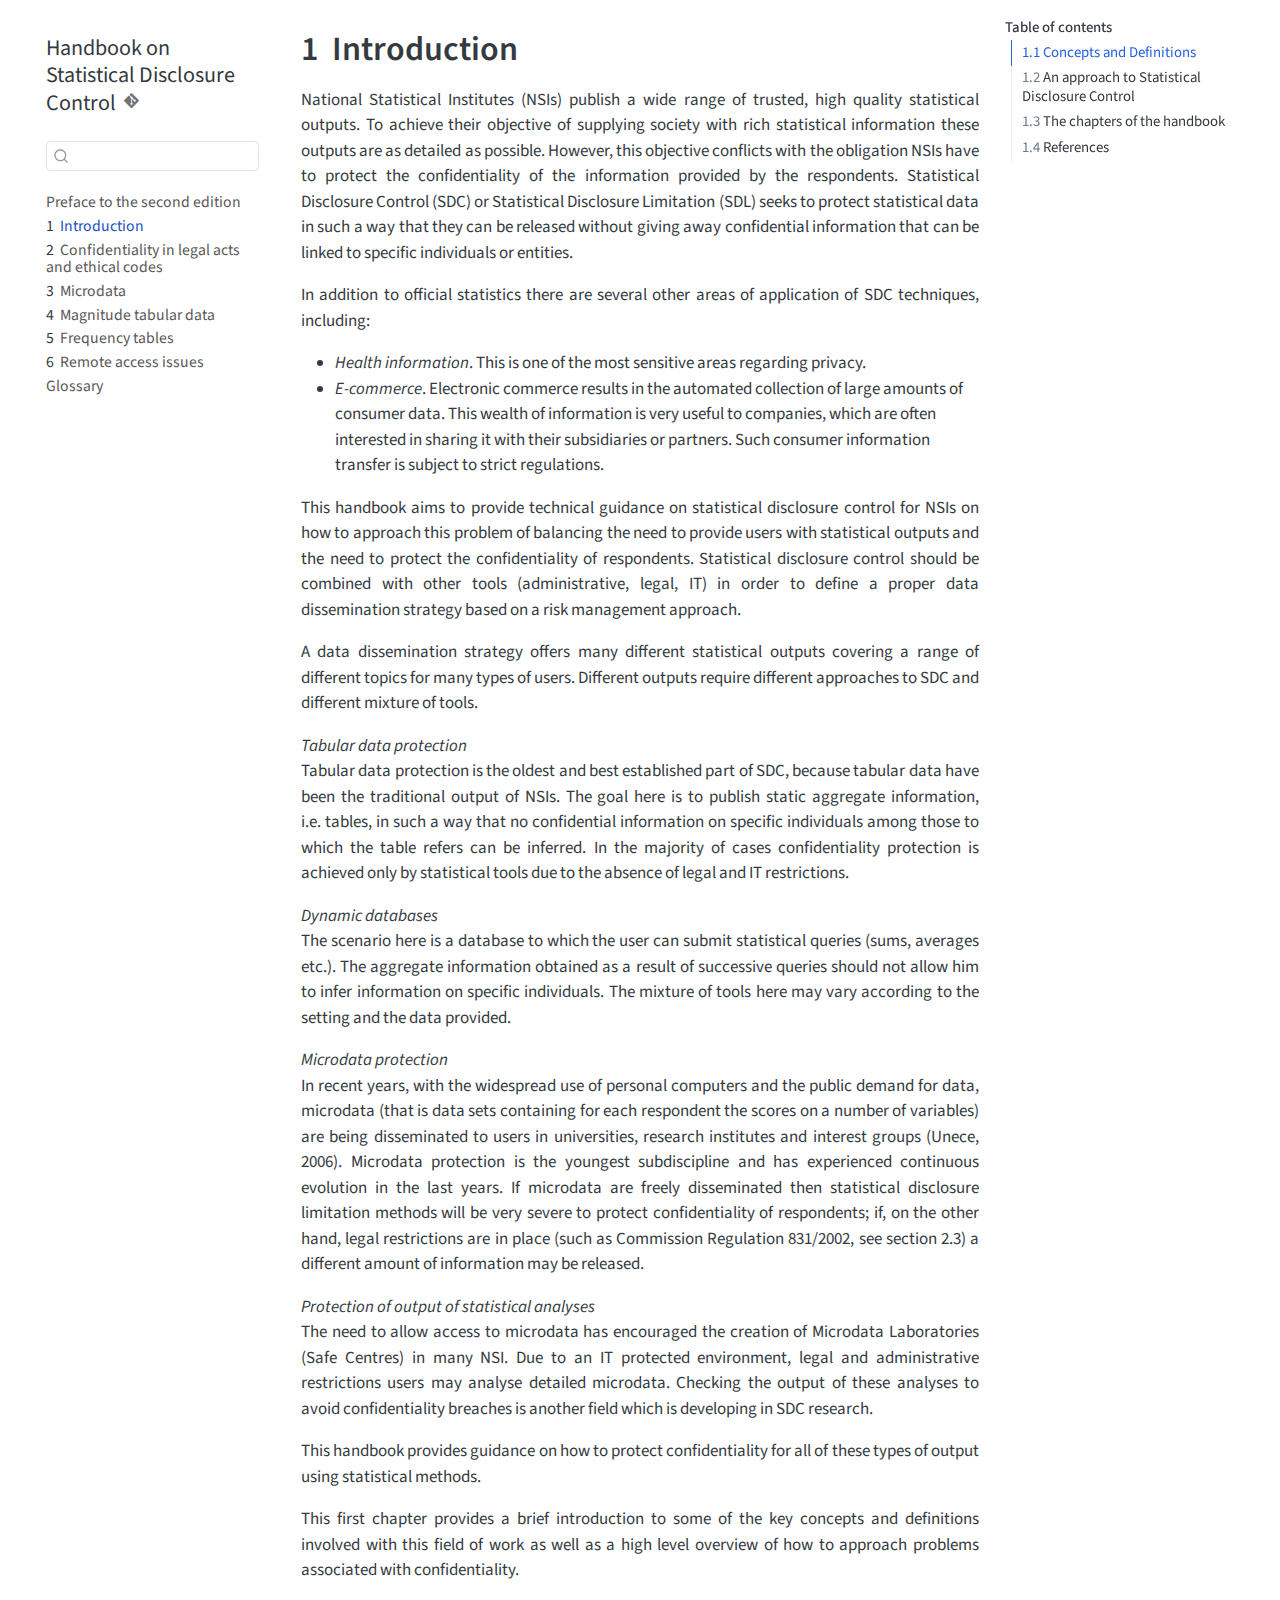
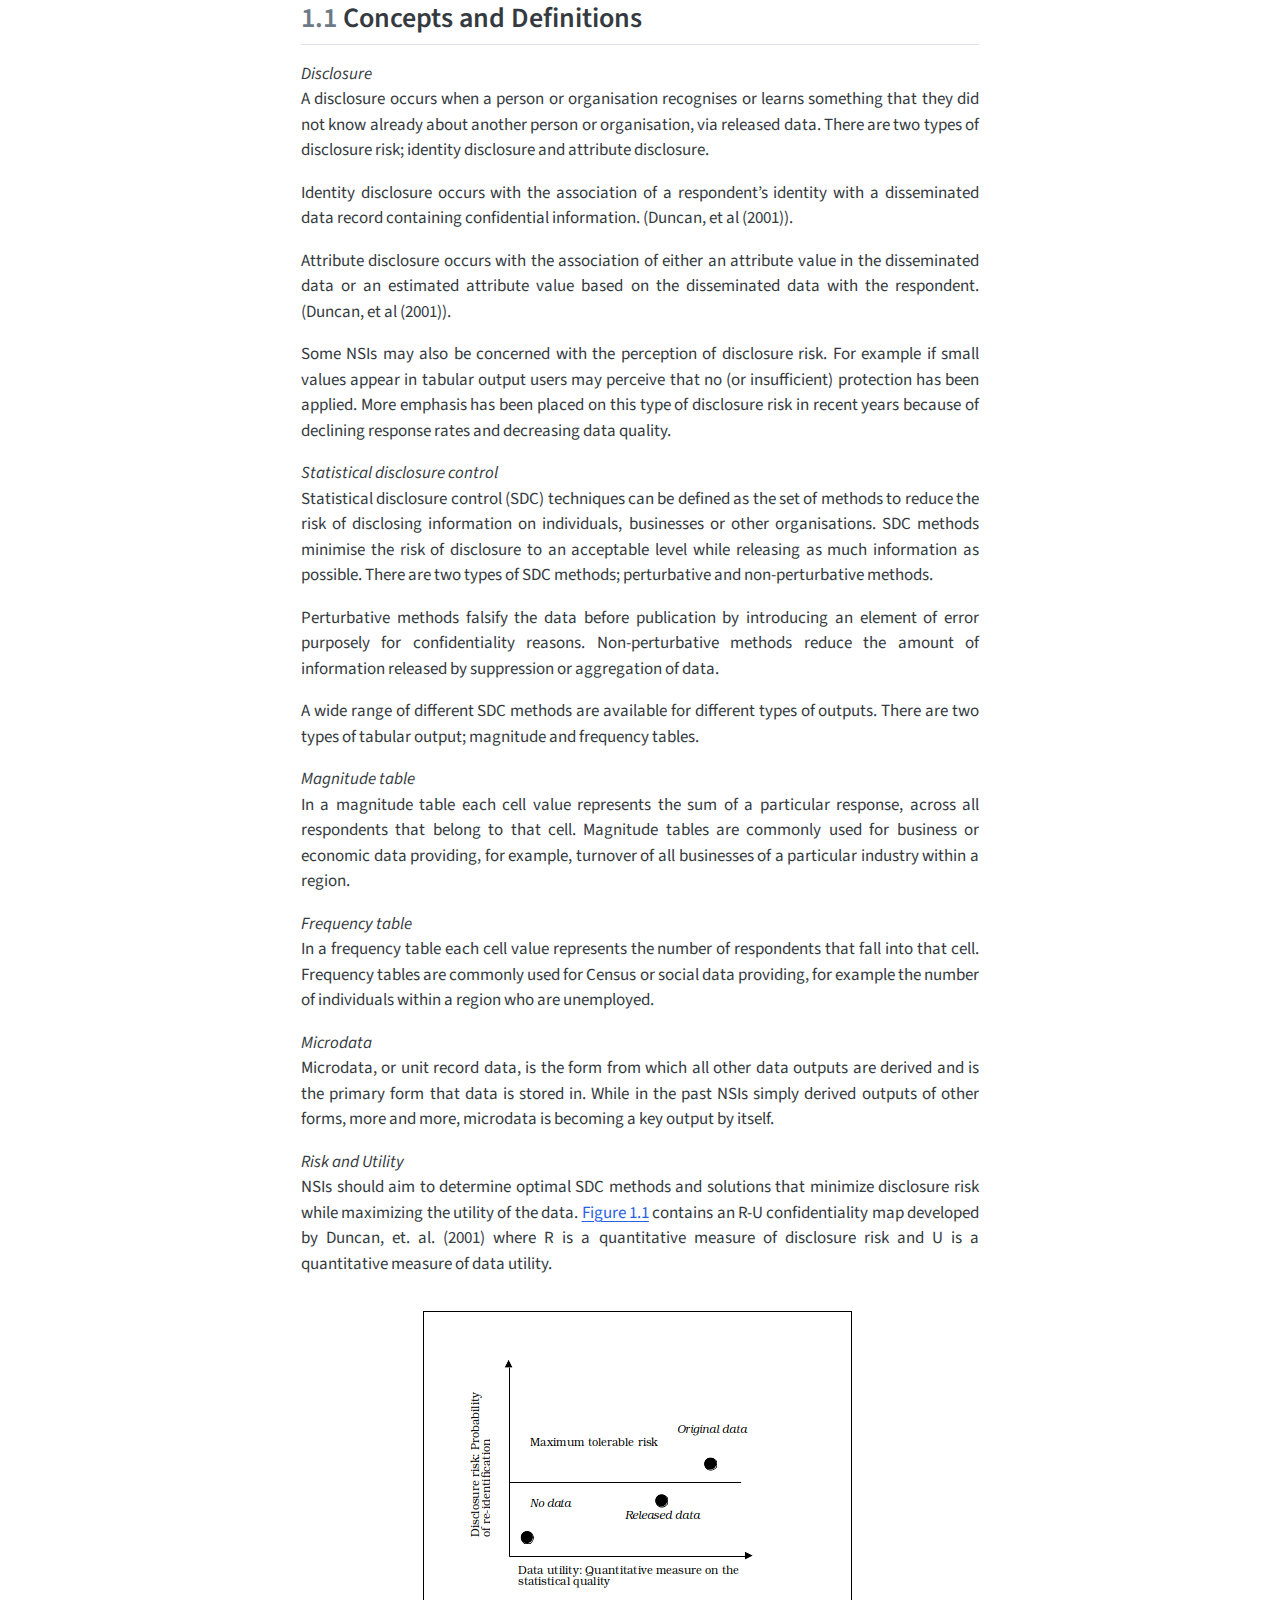
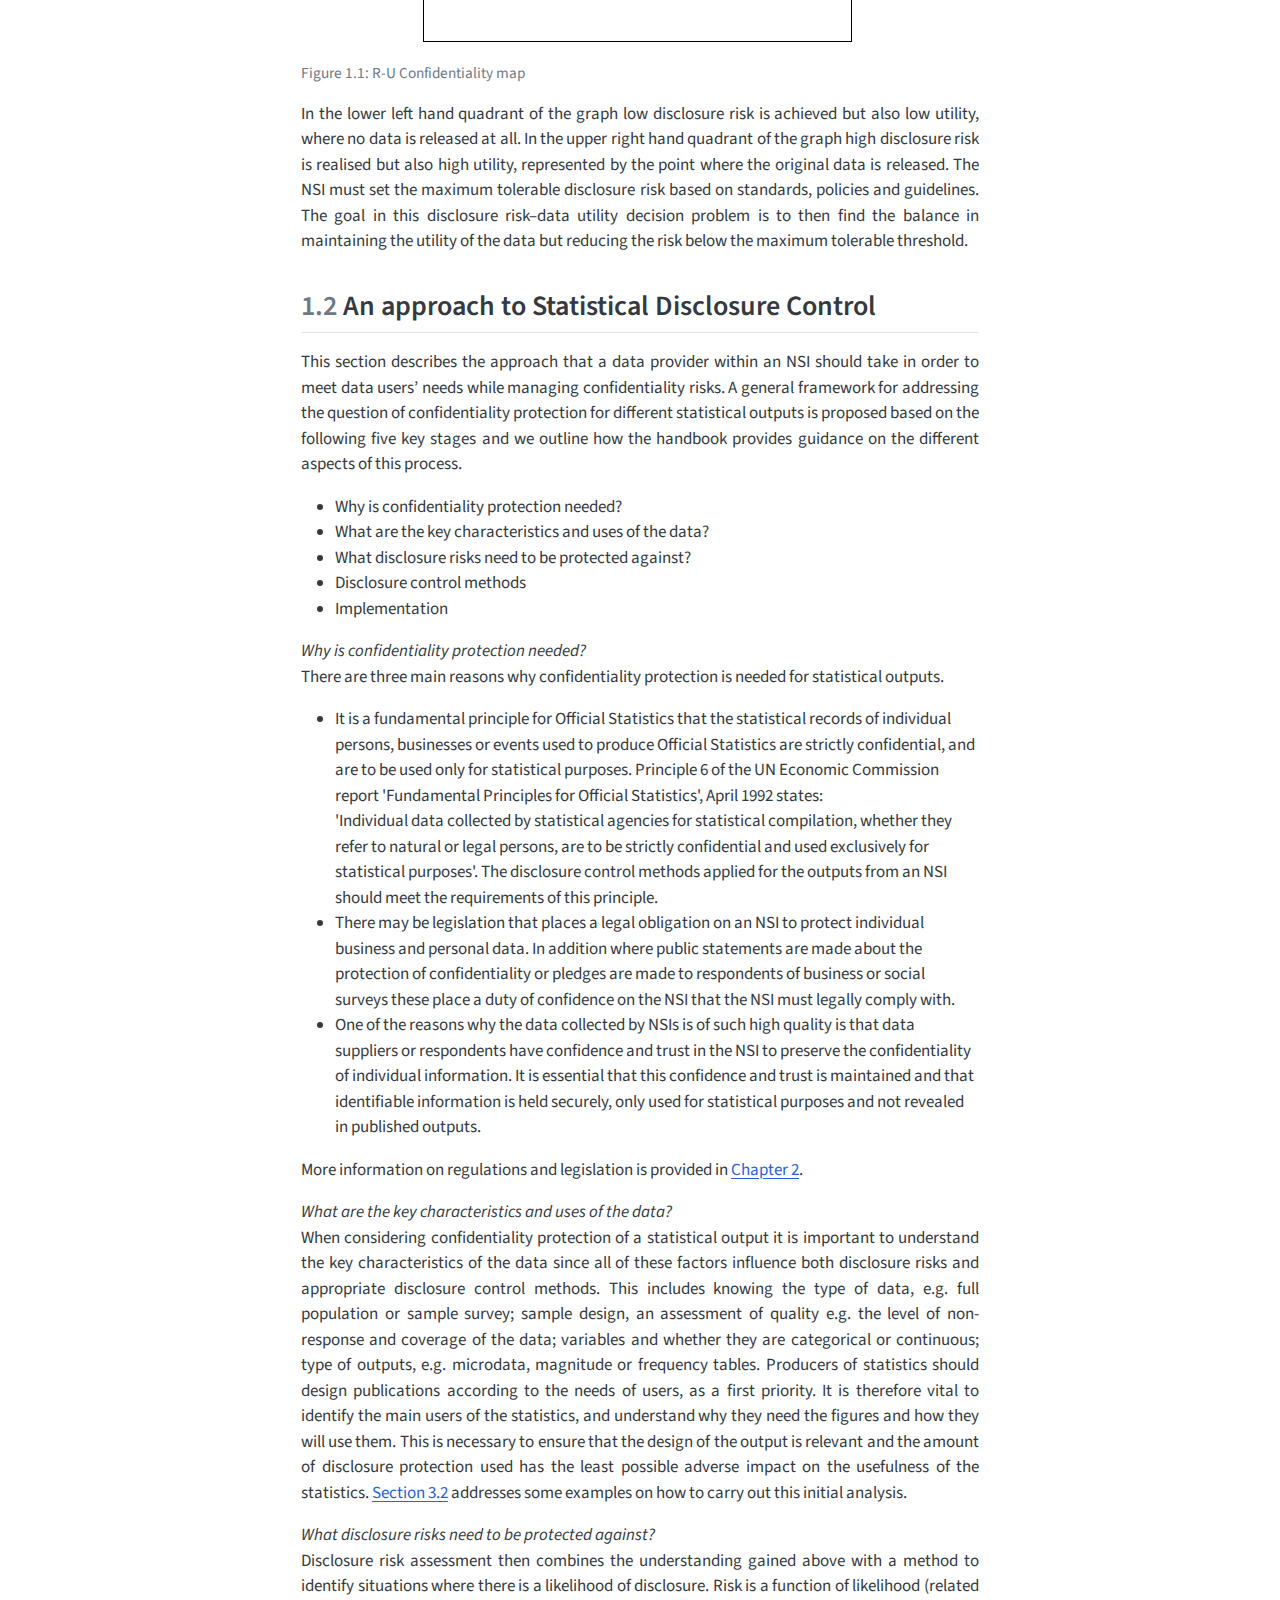
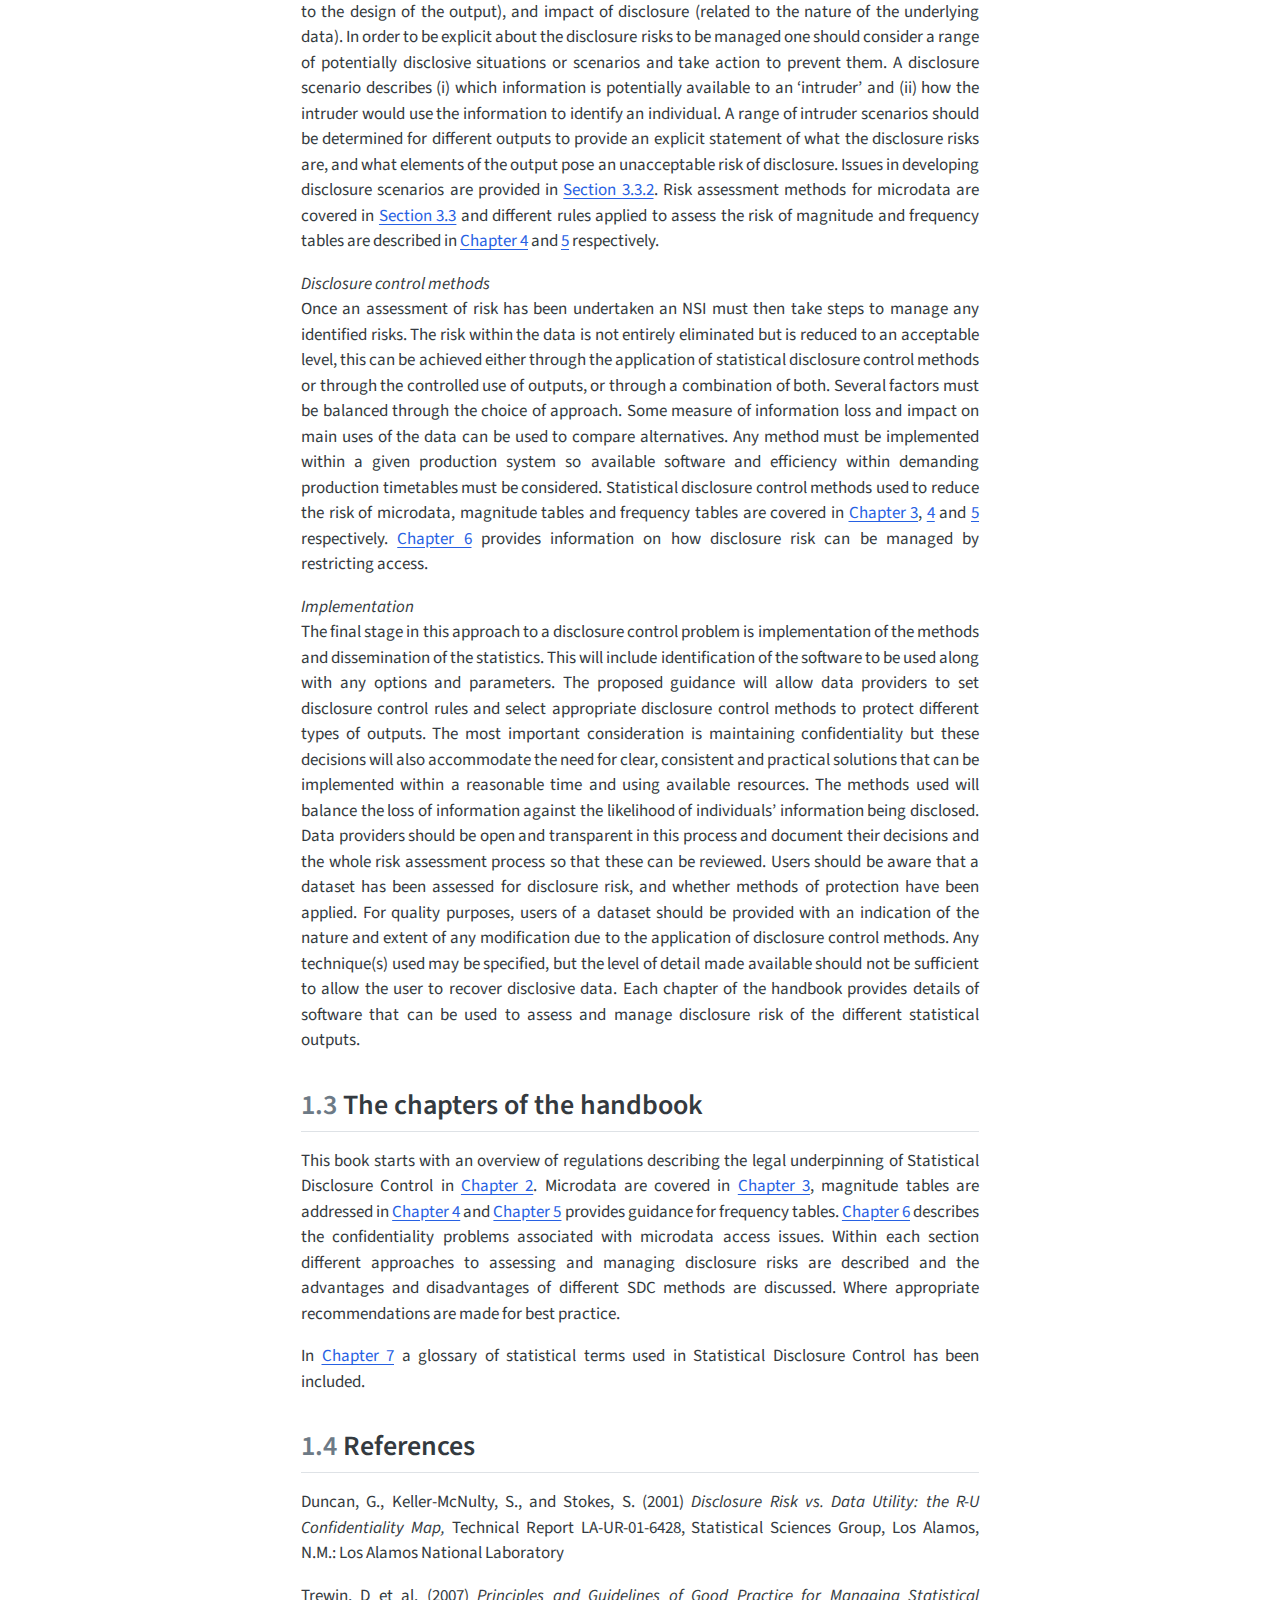
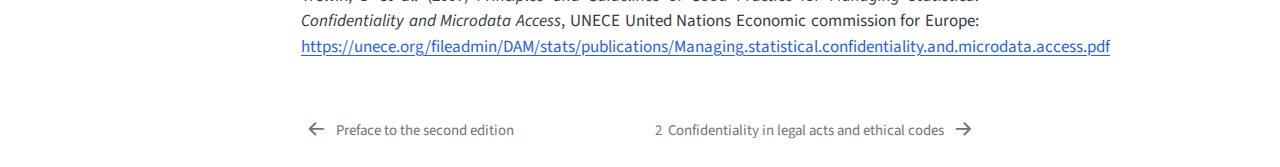
==== commit 372ae83b: "Built site for gh-pages" ====
--- a/01-Introduction.html
+++ b/01-Introduction.html
@@ -2,12 +2,12 @@
 <html xmlns="http://www.w3.org/1999/xhtml" lang="en" xml:lang="en"><head>
 
 <meta charset="utf-8">
-<meta name="generator" content="quarto-1.4.545">
+<meta name="generator" content="quarto-1.5.56">
 
 <meta name="viewport" content="width=device-width, initial-scale=1.0, user-scalable=yes">
 
 
-<title>Handbook on Statistical Disclosure Control - 1&nbsp; Introduction</title>
+<title>1&nbsp; Introduction – Handbook on Statistical Disclosure Control</title>
 <style>
 code{white-space: pre-wrap;}
 span.smallcaps{font-variant: small-caps;}
@@ -78,13 +78,13 @@
   <header id="quarto-header" class="headroom fixed-top">
   <nav class="quarto-secondary-nav">
     <div class="container-fluid d-flex">
-      <button type="button" class="quarto-btn-toggle btn" data-bs-toggle="collapse" data-bs-target=".quarto-sidebar-collapse-item" aria-controls="quarto-sidebar" aria-expanded="false" aria-label="Toggle sidebar navigation" onclick="if (window.quartoToggleHeadroom) { window.quartoToggleHeadroom(); }">
+      <button type="button" class="quarto-btn-toggle btn" data-bs-toggle="collapse" role="button" data-bs-target=".quarto-sidebar-collapse-item" aria-controls="quarto-sidebar" aria-expanded="false" aria-label="Toggle sidebar navigation" onclick="if (window.quartoToggleHeadroom) { window.quartoToggleHeadroom(); }">
         <i class="bi bi-layout-text-sidebar-reverse"></i>
       </button>
         <nav class="quarto-page-breadcrumbs" aria-label="breadcrumb"><ol class="breadcrumb"><li class="breadcrumb-item"><a href="./01-Introduction.html"><span class="chapter-number">1</span>&nbsp; <span class="chapter-title">Introduction</span></a></li></ol></nav>
-        <a class="flex-grow-1" role="button" data-bs-toggle="collapse" data-bs-target=".quarto-sidebar-collapse-item" aria-controls="quarto-sidebar" aria-expanded="false" aria-label="Toggle sidebar navigation" onclick="if (window.quartoToggleHeadroom) { window.quartoToggleHeadroom(); }">      
+        <a class="flex-grow-1" role="navigation" data-bs-toggle="collapse" data-bs-target=".quarto-sidebar-collapse-item" aria-controls="quarto-sidebar" aria-expanded="false" aria-label="Toggle sidebar navigation" onclick="if (window.quartoToggleHeadroom) { window.quartoToggleHeadroom(); }">      
         </a>
-      <button type="button" class="btn quarto-search-button" aria-label="" onclick="window.quartoOpenSearch();">
+      <button type="button" class="btn quarto-search-button" aria-label="Search" onclick="window.quartoOpenSearch();">
         <i class="bi bi-search"></i>
       </button>
     </div>
@@ -98,7 +98,7 @@
     <div class="sidebar-title mb-0 py-0">
       <a href="./">Handbook on Statistical Disclosure Control</a> 
         <div class="sidebar-tools-main">
-    <a href="https://github.com/julienjamme/handbook_sdc_from_doc_to_md" title="Source Code" class="quarto-navigation-tool px-1" aria-label="Source Code"><i class="bi bi-github"></i></a>
+    <a href="https://sdcTools.github.io/HandbookSDC" title="Source Code" class="quarto-navigation-tool px-1" aria-label="Source Code"><i class="bi bi-git"></i></a>
 </div>
     </div>
       </div>
@@ -233,7 +233,7 @@
 Microdata, or unit record data, is the form from which all other data outputs are derived and is the primary form that data is stored in. While in the past NSIs simply derived outputs of other forms, more and more, microdata is becoming a key output by itself.</p>
 <p><em>Risk and Utility</em><br>
 NSIs should aim to determine optimal SDC methods and solutions that minimize disclosure risk while maximizing the utility of the data. <a href="#fig-R-U-map" class="quarto-xref">Figure&nbsp;<span>1.1</span></a> contains an R-U confidentiality map developed by Duncan, et. al.&nbsp;(2001) where R is a quantitative measure of disclosure risk and U is a quantitative measure of data utility.</p>
-<div id="fig-R-U-map" class="quarto-figure quarto-figure-center quarto-float anchored">
+<div id="fig-R-U-map" class="quarto-float quarto-figure quarto-figure-center anchored">
 <figure class="quarto-float quarto-float-fig figure">
 <div aria-describedby="fig-R-U-map-caption-0ceaefa1-69ba-4598-a22c-09a6ac19f8ca">
 <img src="Images/media/intro_RU_map.png" class="img-fluid figure-img">
@@ -322,18 +322,7 @@
     }
     return false;
   }
-  const clipboard = new window.ClipboardJS('.code-copy-button', {
-    text: function(trigger) {
-      const codeEl = trigger.previousElementSibling.cloneNode(true);
-      for (const childEl of codeEl.children) {
-        if (isCodeAnnotation(childEl)) {
-          childEl.remove();
-        }
-      }
-      return codeEl.innerText;
-    }
-  });
-  clipboard.on('success', function(e) {
+  const onCopySuccess = function(e) {
     // button target
     const button = e.trigger;
     // don't keep focus
@@ -365,7 +354,47 @@
     }, 1000);
     // clear code selection
     e.clearSelection();
+  }
+  const getTextToCopy = function(trigger) {
+      const codeEl = trigger.previousElementSibling.cloneNode(true);
+      for (const childEl of codeEl.children) {
+        if (isCodeAnnotation(childEl)) {
+          childEl.remove();
+        }
+      }
+      return codeEl.innerText;
+  }
+  const clipboard = new window.ClipboardJS('.code-copy-button:not([data-in-quarto-modal])', {
+    text: getTextToCopy
   });
+  clipboard.on('success', onCopySuccess);
+  if (window.document.getElementById('quarto-embedded-source-code-modal')) {
+    // For code content inside modals, clipBoardJS needs to be initialized with a container option
+    // TODO: Check when it could be a function (https://github.com/zenorocha/clipboard.js/issues/860)
+    const clipboardModal = new window.ClipboardJS('.code-copy-button[data-in-quarto-modal]', {
+      text: getTextToCopy,
+      container: window.document.getElementById('quarto-embedded-source-code-modal')
+    });
+    clipboardModal.on('success', onCopySuccess);
+  }
+    var localhostRegex = new RegExp(/^(?:http|https):\/\/localhost\:?[0-9]*\//);
+    var mailtoRegex = new RegExp(/^mailto:/);
+      var filterRegex = new RegExp('/' + window.location.host + '/');
+    var isInternal = (href) => {
+        return filterRegex.test(href) || localhostRegex.test(href) || mailtoRegex.test(href);
+    }
+    // Inspect non-navigation links and adorn them if external
+ 	var links = window.document.querySelectorAll('a[href]:not(.nav-link):not(.navbar-brand):not(.toc-action):not(.sidebar-link):not(.sidebar-item-toggle):not(.pagination-link):not(.no-external):not([aria-hidden]):not(.dropdown-item):not(.quarto-navigation-tool):not(.about-link)');
+    for (var i=0; i<links.length; i++) {
+      const link = links[i];
+      if (!isInternal(link.href)) {
+        // undo the damage that might have been done by quarto-nav.js in the case of
+        // links that we want to consider external
+        if (link.dataset.originalHref !== undefined) {
+          link.href = link.dataset.originalHref;
+        }
+      }
+    }
   function tippyHover(el, contentFn, onTriggerFn, onUntriggerFn) {
     const config = {
       allowHTML: true,
@@ -400,7 +429,11 @@
       try { href = new URL(href).hash; } catch {}
       const id = href.replace(/^#\/?/, "");
       const note = window.document.getElementById(id);
-      return note.innerHTML;
+      if (note) {
+        return note.innerHTML;
+      } else {
+        return "";
+      }
     });
   }
   const xrefs = window.document.querySelectorAll('a.quarto-xref');
@@ -676,12 +709,12 @@
 </script>
 <nav class="page-navigation">
   <div class="nav-page nav-page-previous">
-      <a href="./index.html" class="pagination-link  aria-label=" preface="" to="" the="" second="" edition"="">
+      <a href="./index.html" class="pagination-link" aria-label="Preface to the second edition">
         <i class="bi bi-arrow-left-short"></i> <span class="nav-page-text">Preface to the second edition</span>
       </a>          
   </div>
   <div class="nav-page nav-page-next">
-      <a href="./02-regulations.html" class="pagination-link" aria-label="<span class='chapter-number'>2</span>&nbsp; <span class='chapter-title'>Confidentiality in legal acts and ethical codes</span>">
+      <a href="./02-regulations.html" class="pagination-link" aria-label="Confidentiality in legal acts and ethical codes">
         <span class="nav-page-text"><span class="chapter-number">2</span>&nbsp; <span class="chapter-title">Confidentiality in legal acts and ethical codes</span></span> <i class="bi bi-arrow-right-short"></i>
       </a>
   </div>
--- a/site_libs/quarto-html/quarto-syntax-highlighting.css
+++ b/site_libs/quarto-html/quarto-syntax-highlighting.css
@@ -85,6 +85,7 @@
 
 code span.cf {
   color: #003B4F;
+  font-weight: bold;
   font-style: inherit;
 }
 
@@ -193,6 +194,7 @@
 
 code span.kw {
   color: #003B4F;
+  font-weight: bold;
   font-style: inherit;
 }
 
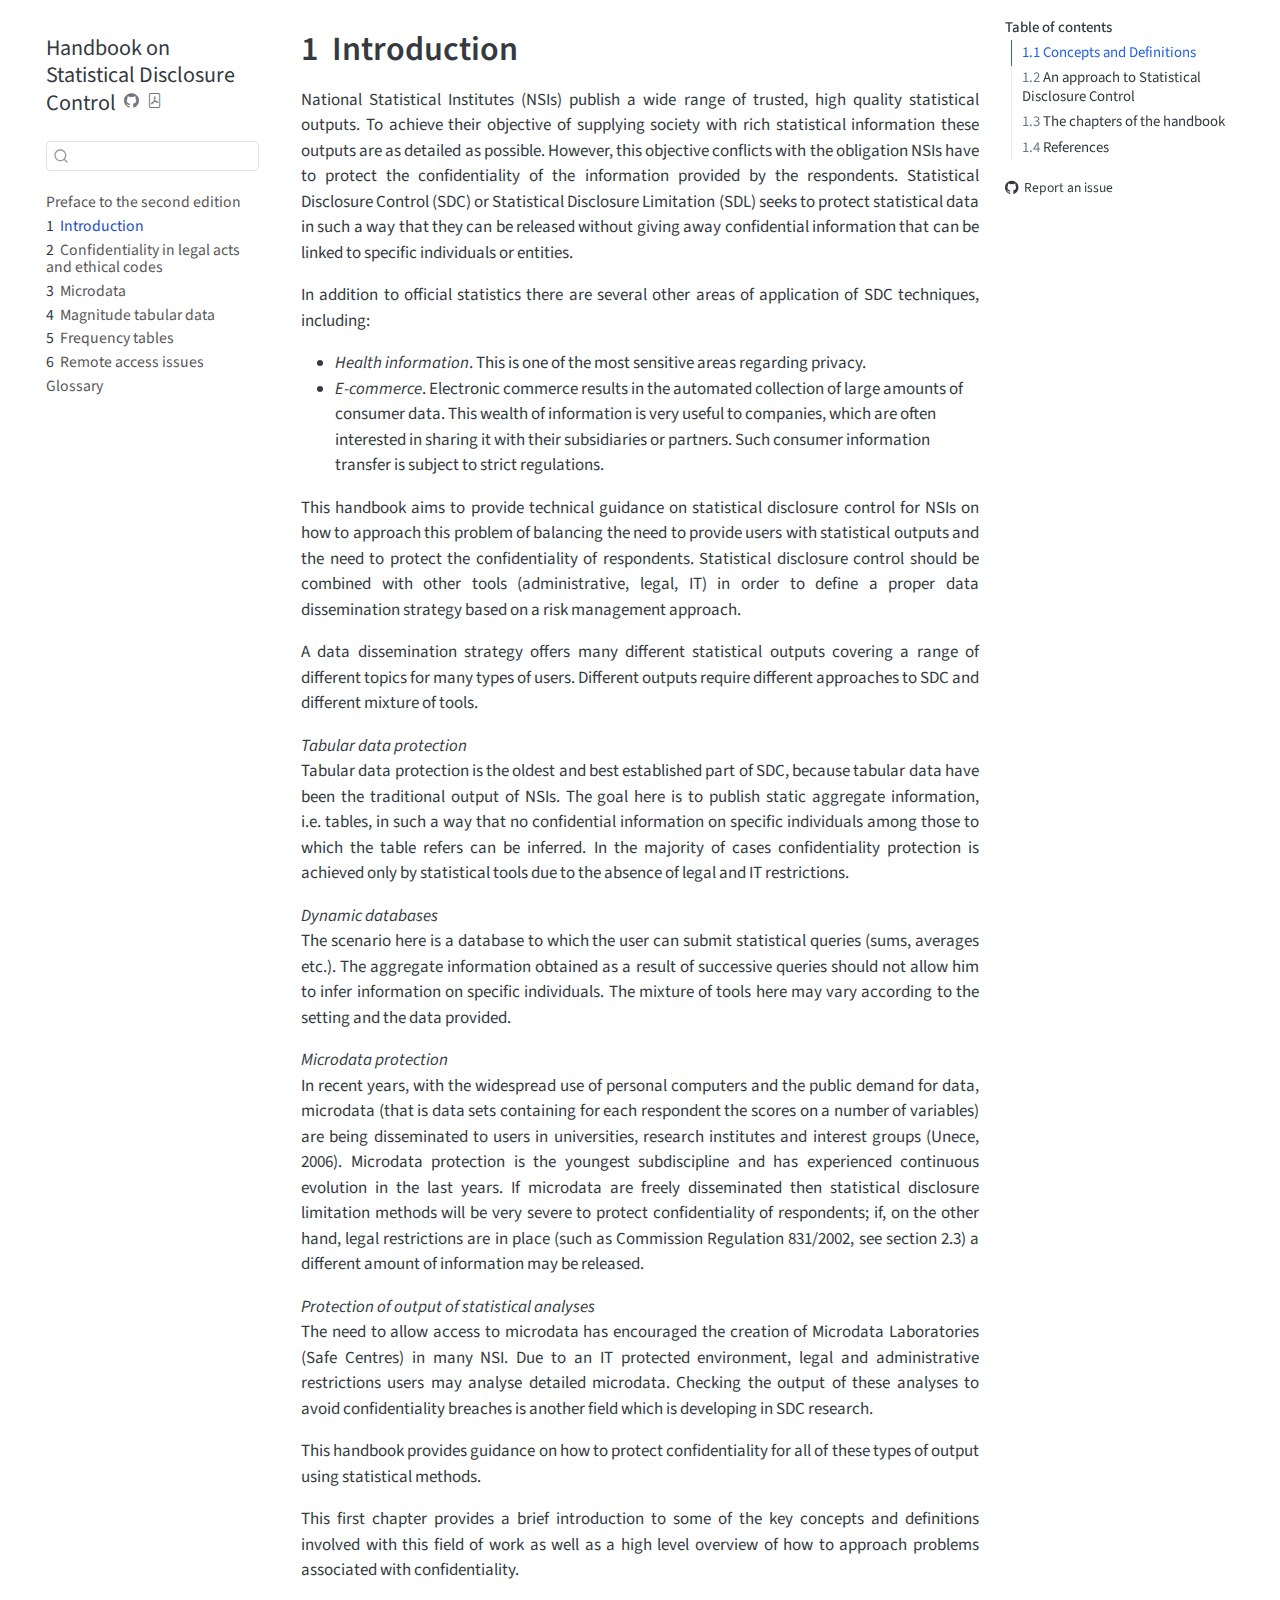
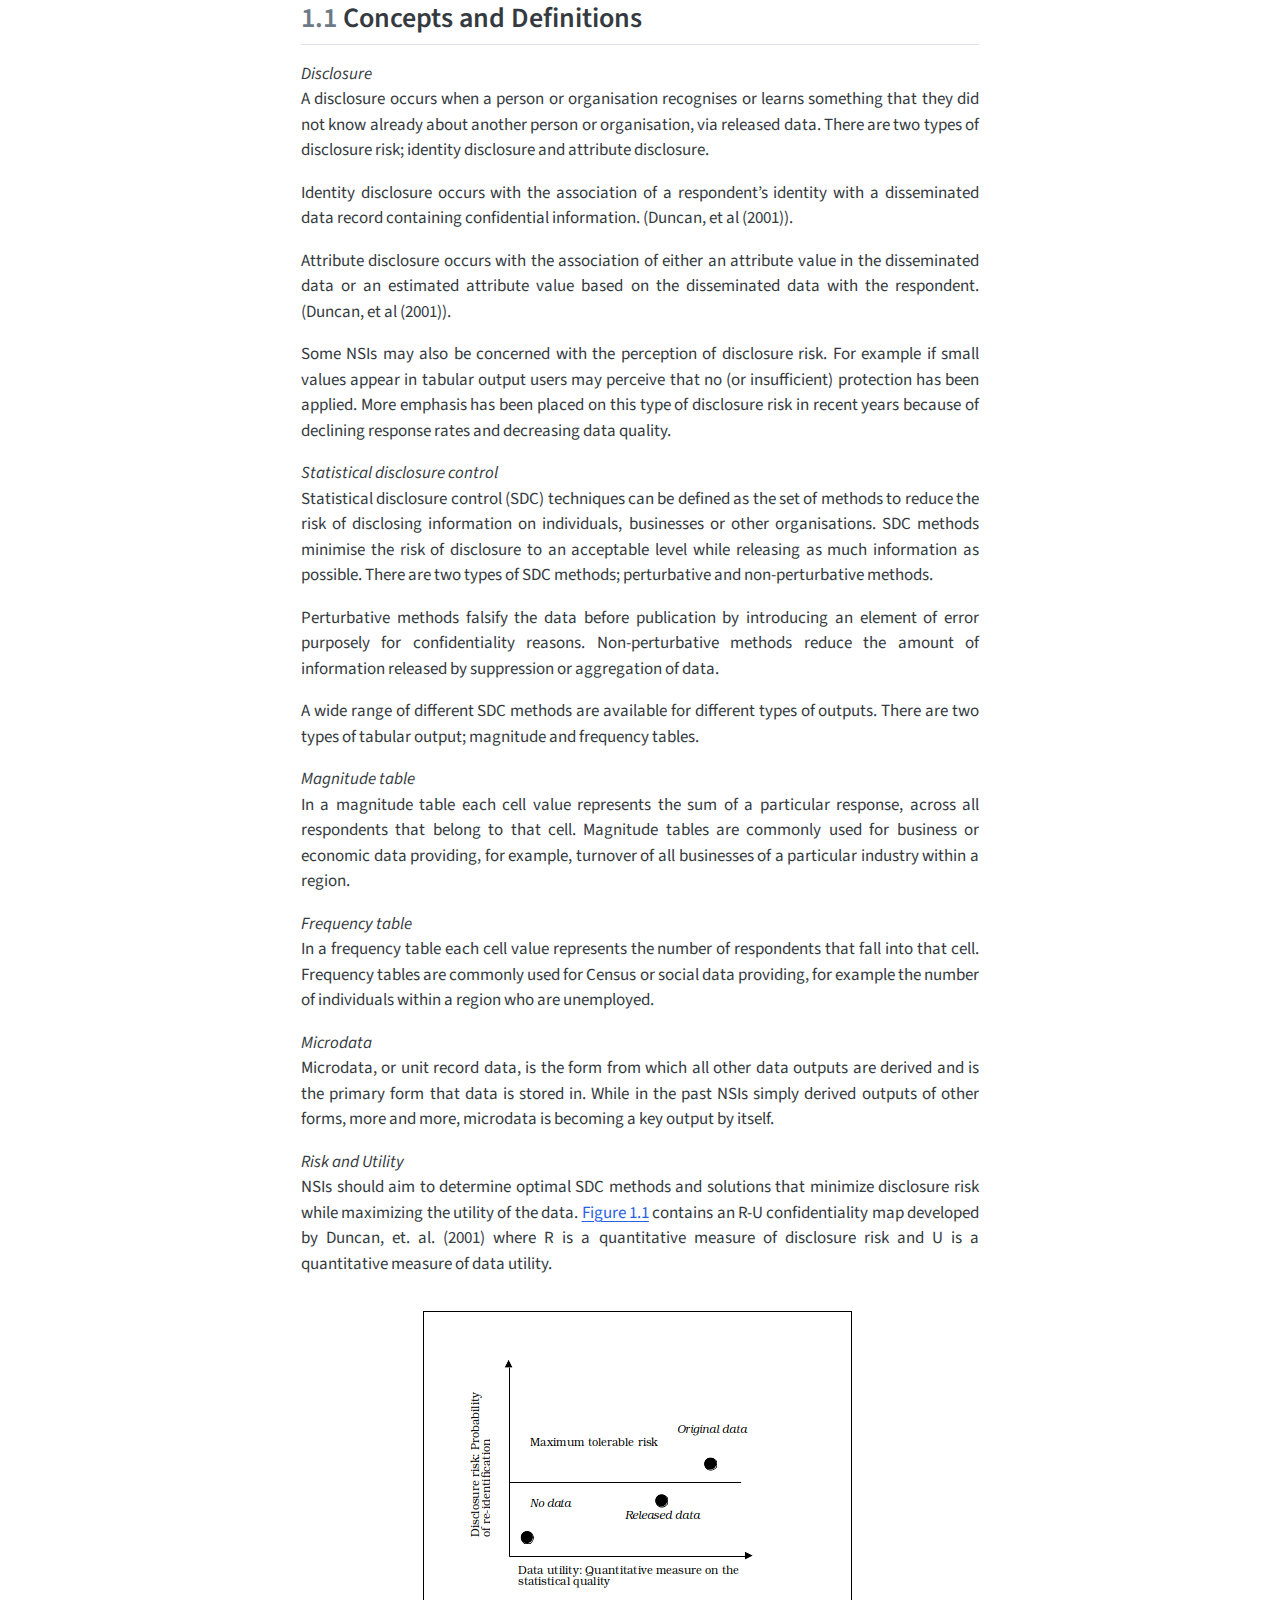
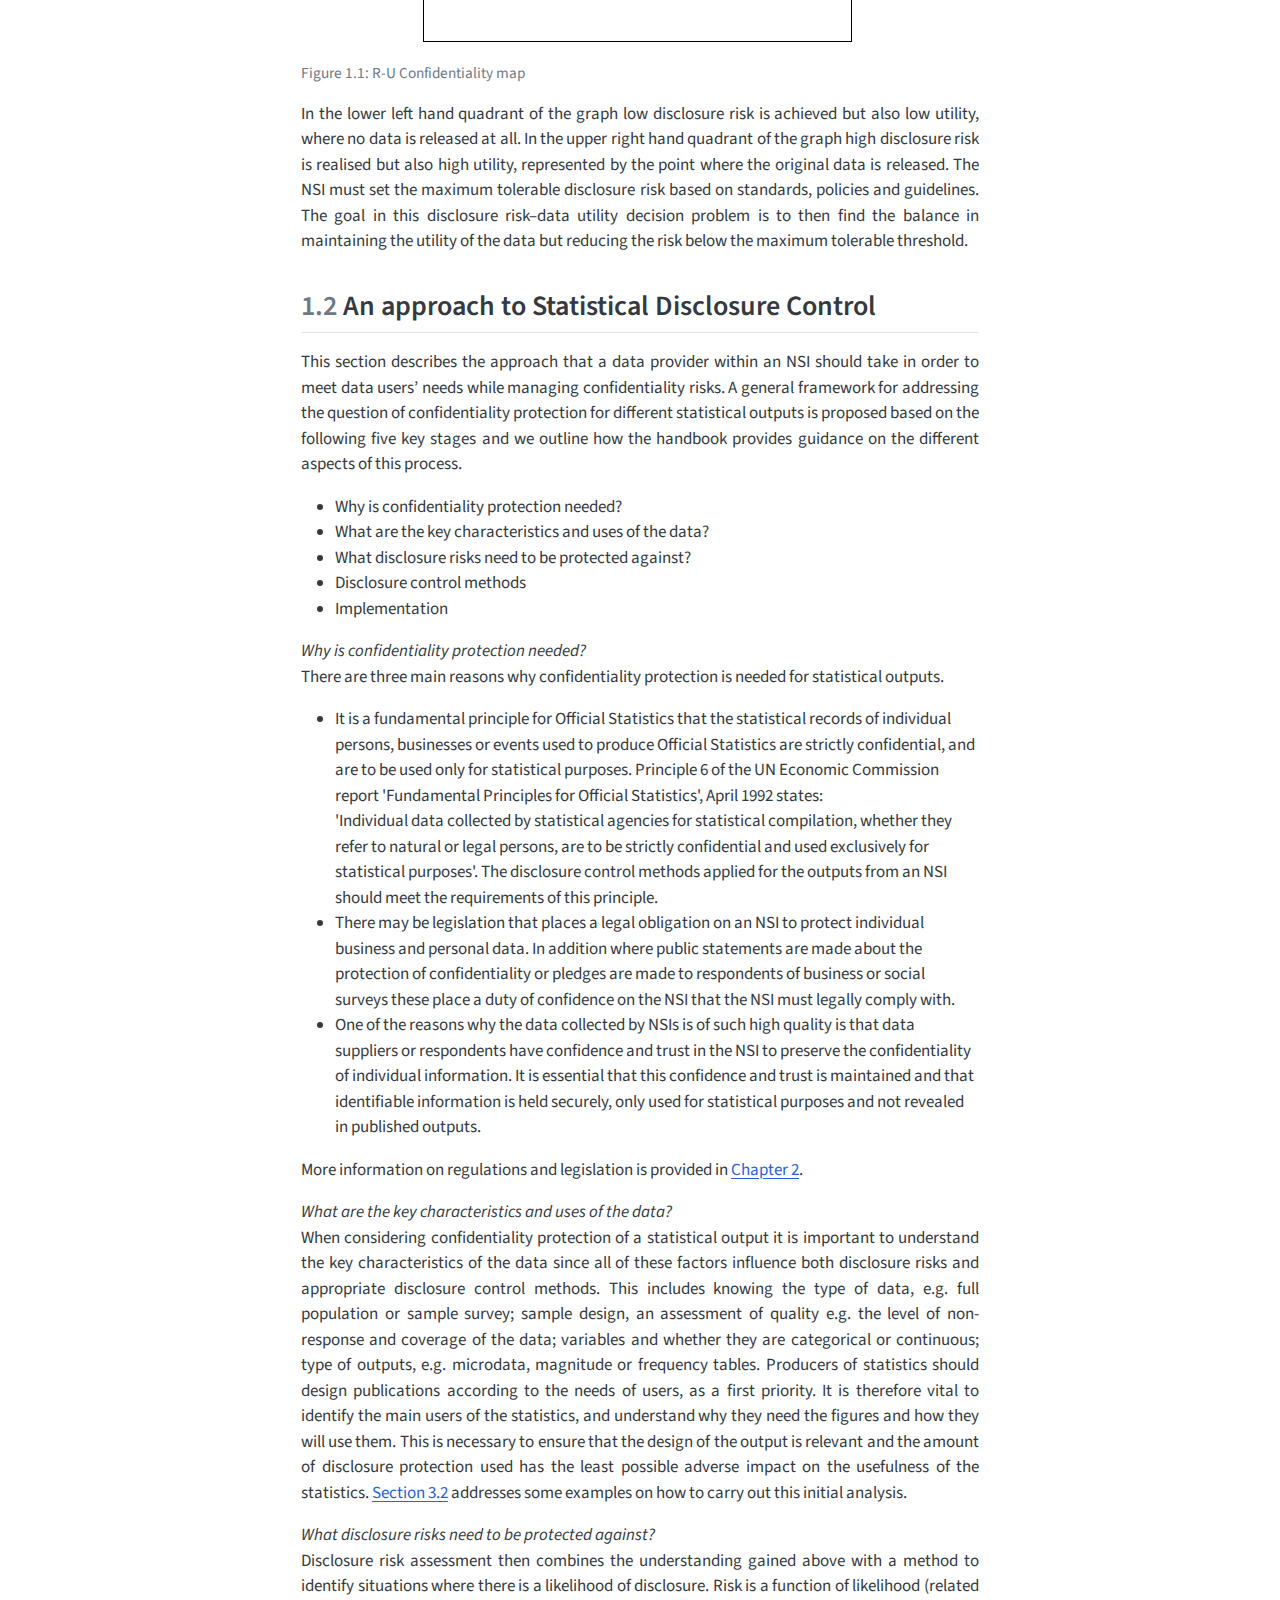
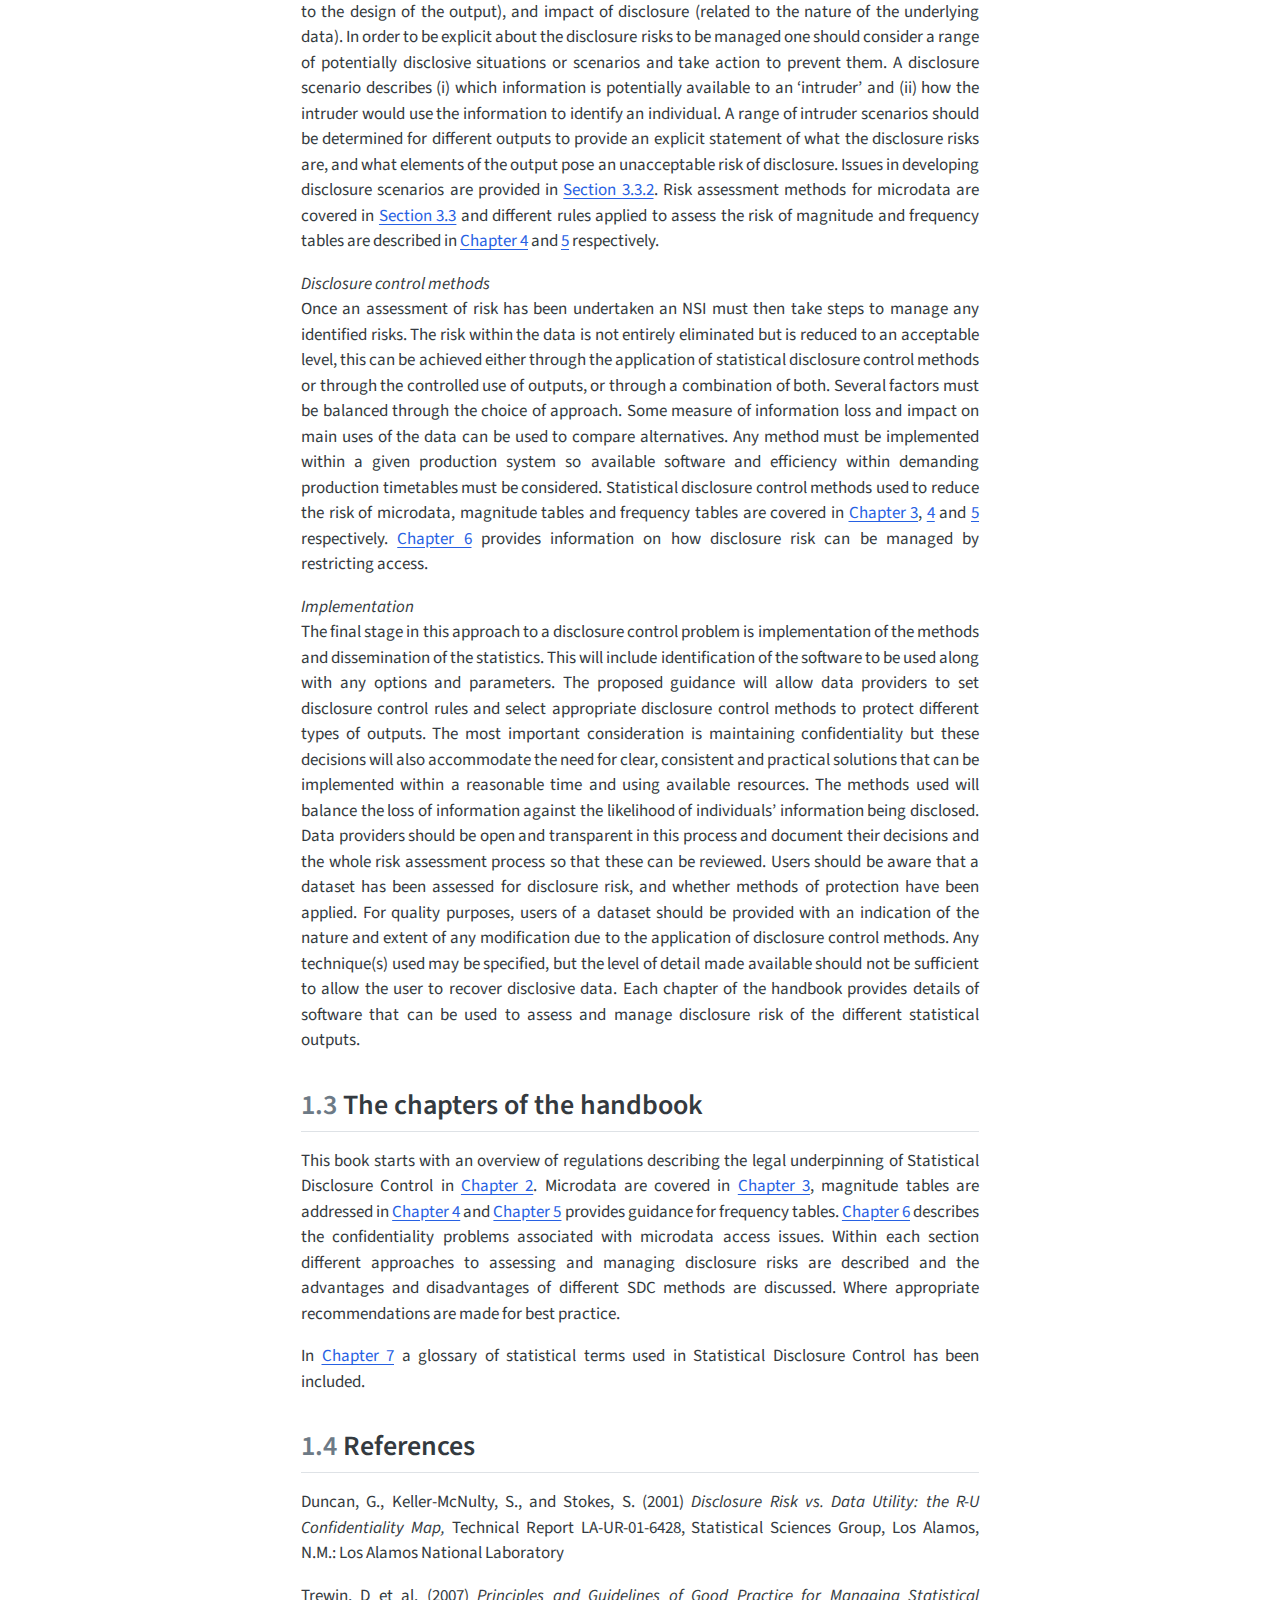
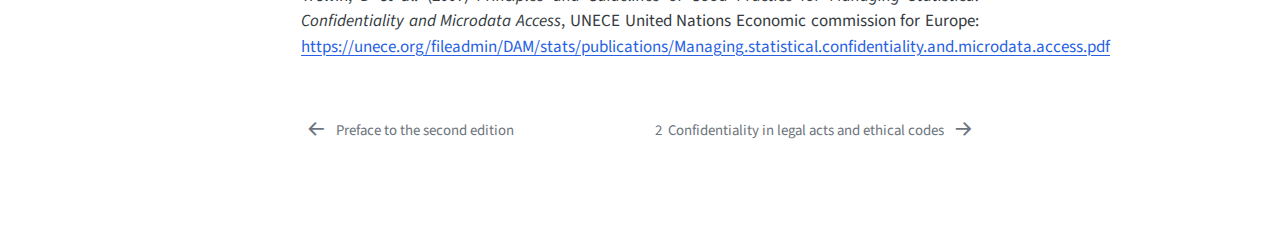
==== commit 351659a5: "Built site for gh-pages" ====
--- a/01-Introduction.html
+++ b/01-Introduction.html
@@ -2,7 +2,7 @@
 <html xmlns="http://www.w3.org/1999/xhtml" lang="en" xml:lang="en"><head>
 
 <meta charset="utf-8">
-<meta name="generator" content="quarto-1.5.56">
+<meta name="generator" content="quarto-1.5.57">
 
 <meta name="viewport" content="width=device-width, initial-scale=1.0, user-scalable=yes">
 
@@ -98,7 +98,8 @@
     <div class="sidebar-title mb-0 py-0">
       <a href="./">Handbook on Statistical Disclosure Control</a> 
         <div class="sidebar-tools-main">
-    <a href="https://sdcTools.github.io/HandbookSDC" title="Source Code" class="quarto-navigation-tool px-1" aria-label="Source Code"><i class="bi bi-git"></i></a>
+    <a href="https://github.com/sdcTools/HandbookSDC" title="Source Code" class="quarto-navigation-tool px-1" aria-label="Source Code"><i class="bi bi-github"></i></a>
+    <a href="./Handbook-on-Statistical-Disclosure-Control.pdf" title="Download PDF" class="quarto-navigation-tool px-1" aria-label="Download PDF"><i class="bi bi-file-pdf"></i></a>
 </div>
     </div>
       </div>
@@ -172,7 +173,7 @@
   <li><a href="#the-chapters-of-the-handbook" id="toc-the-chapters-of-the-handbook" class="nav-link" data-scroll-target="#the-chapters-of-the-handbook"><span class="header-section-number">1.3</span> The chapters of the handbook</a></li>
   <li><a href="#references" id="toc-references" class="nav-link" data-scroll-target="#references"><span class="header-section-number">1.4</span> References</a></li>
   </ul>
-</nav>
+<div class="toc-actions"><ul><li><a href="https://github.com/sdcTools/HandbookSDC/issues" class="toc-action"><i class="bi bi-github"></i>Report an issue</a></li></ul></div></nav>
     </div>
 <!-- main -->
 <main class="content" id="quarto-document-content">
@@ -724,4 +725,4 @@
 
 
 
-</body></html>+<footer class="footer"><div class="nav-footer"><div class="nav-footer-center"><div class="toc-actions d-sm-block d-md-none"><ul><li><a href="https://github.com/sdcTools/HandbookSDC/issues" class="toc-action"><i class="bi bi-github"></i>Report an issue</a></li></ul></div></div></div></footer></body></html>